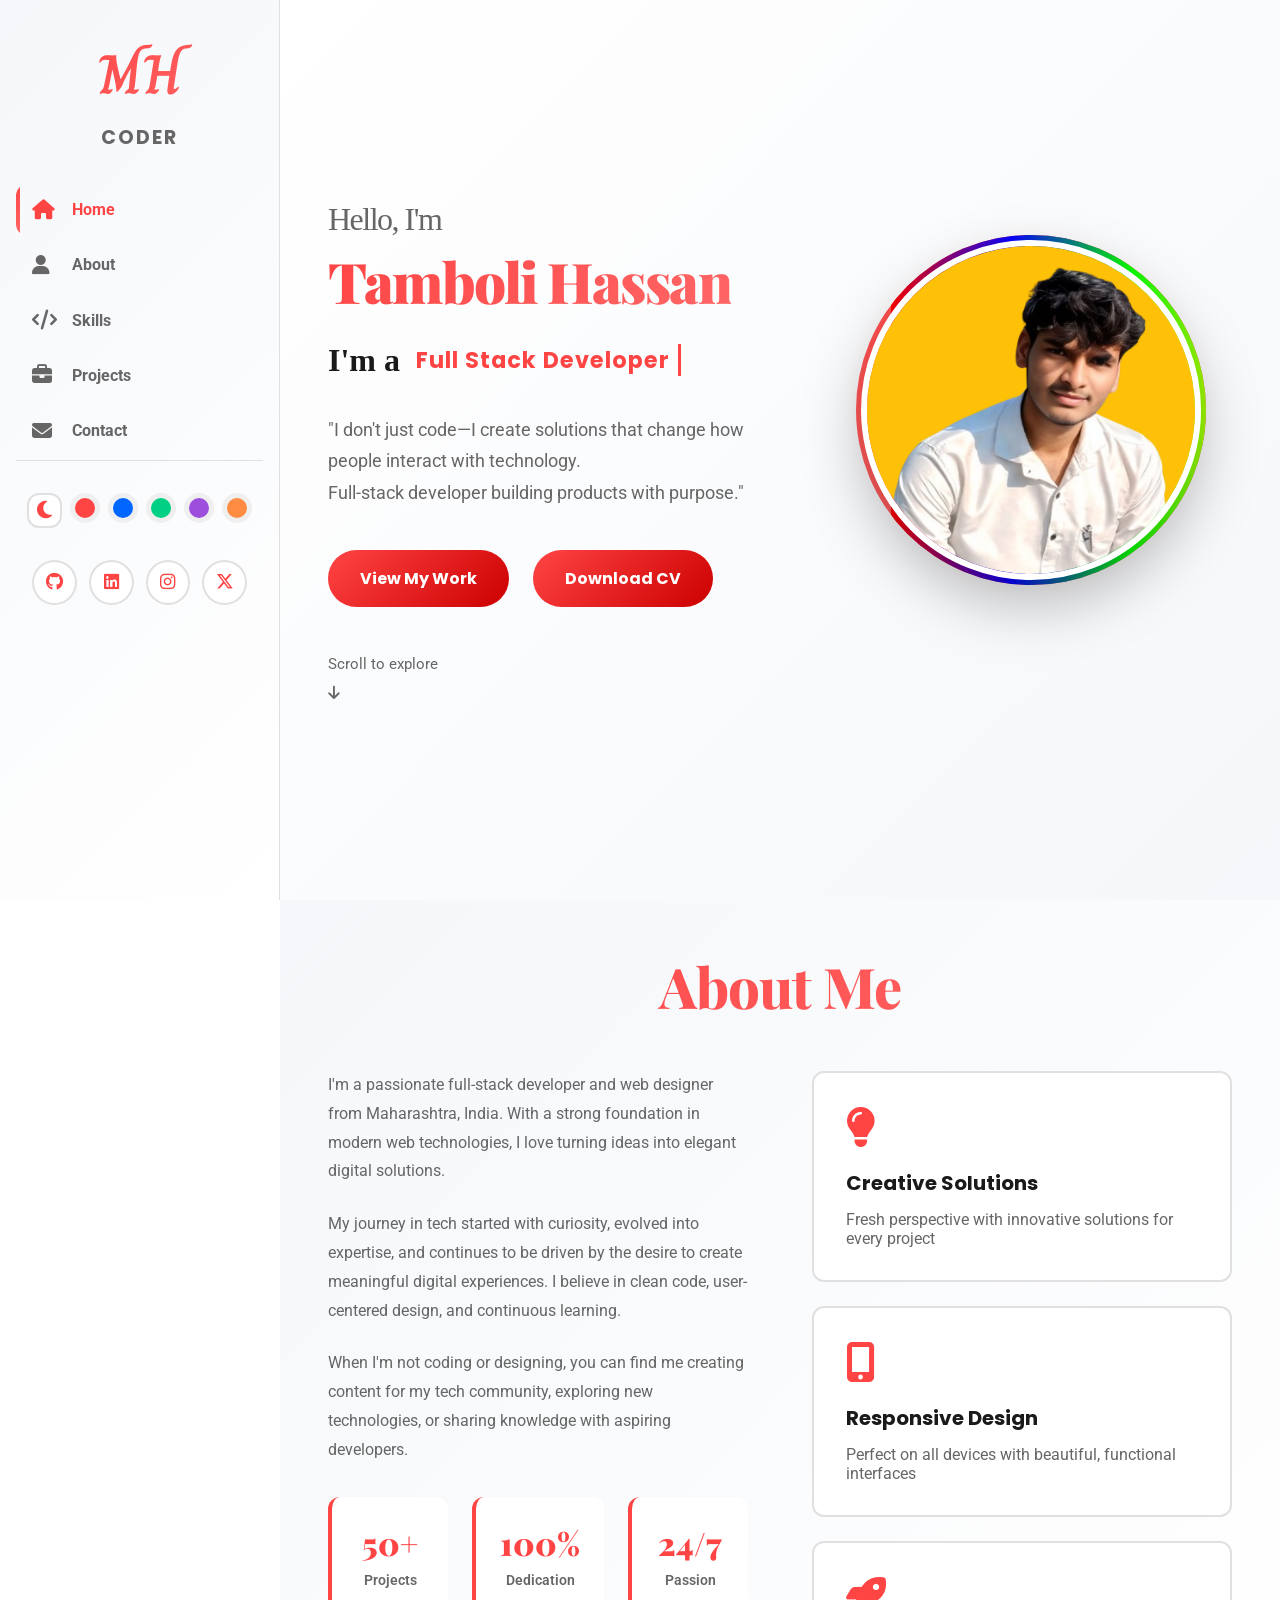
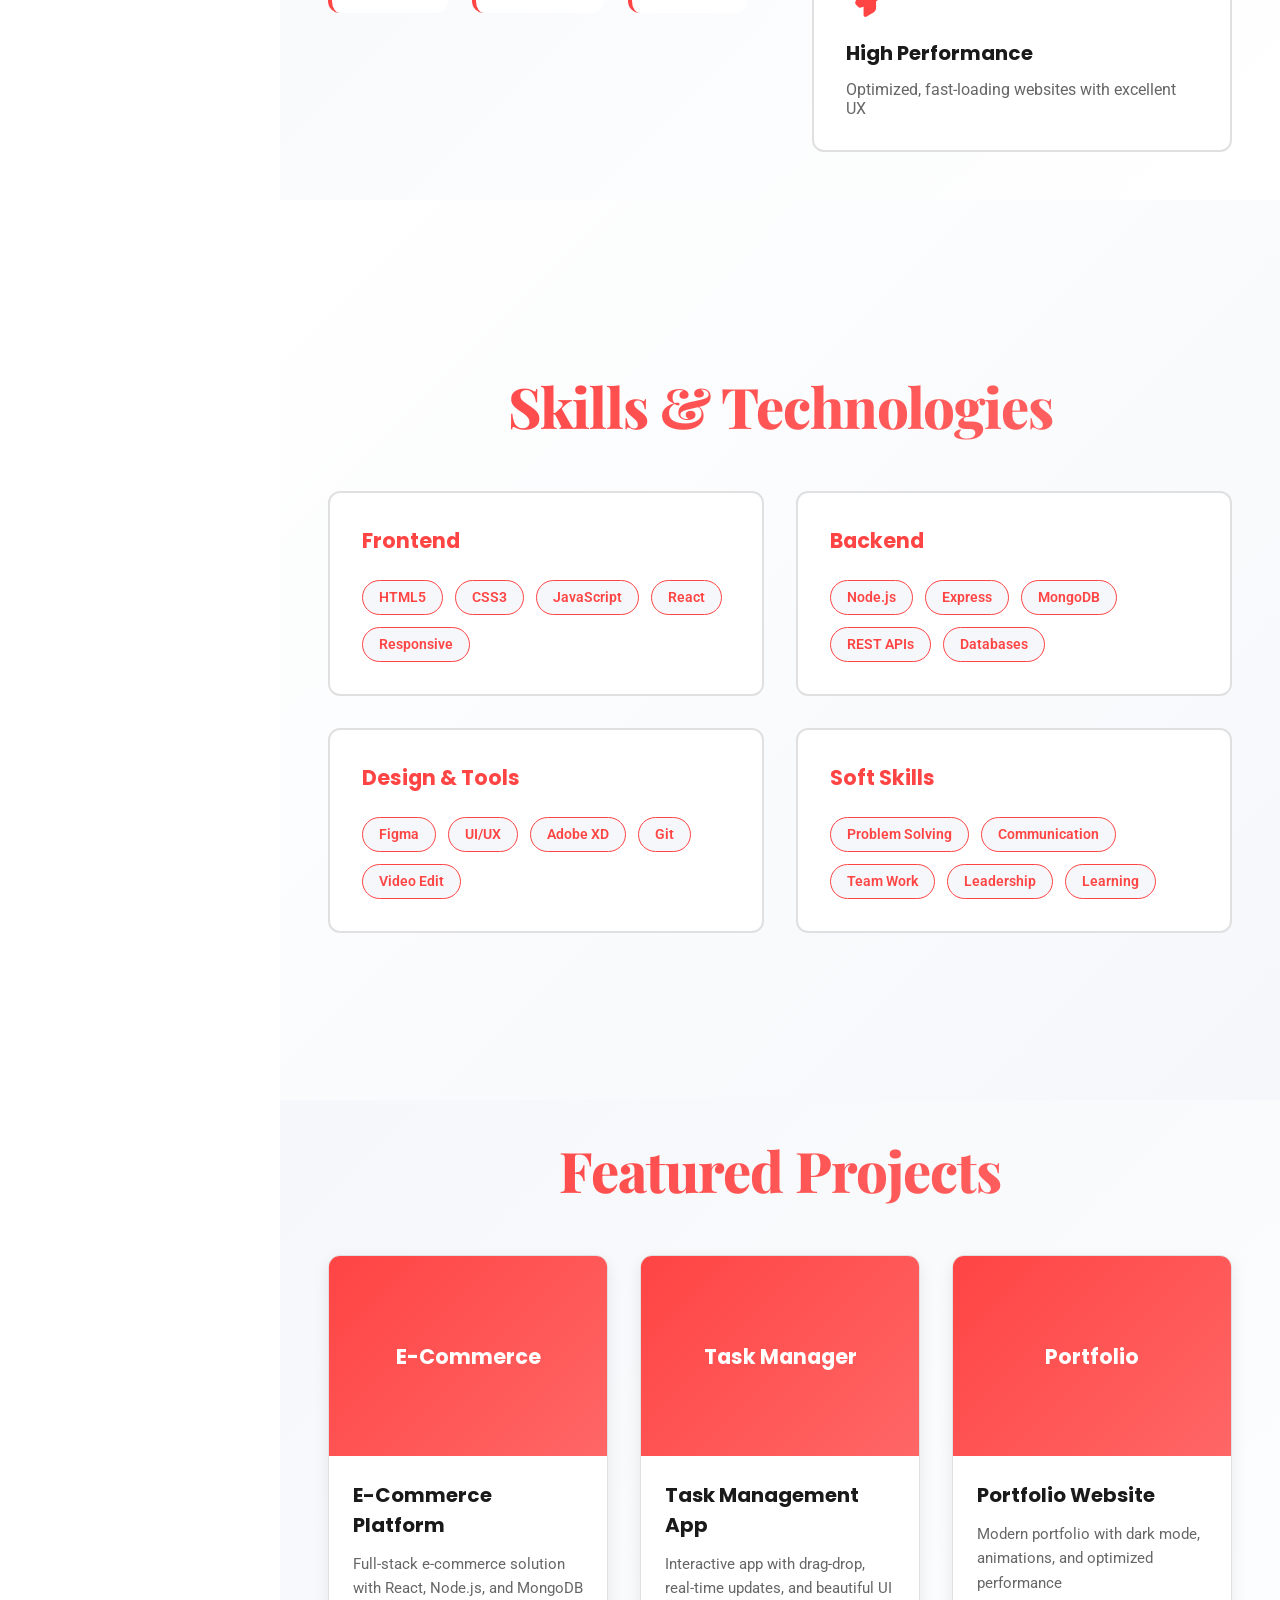
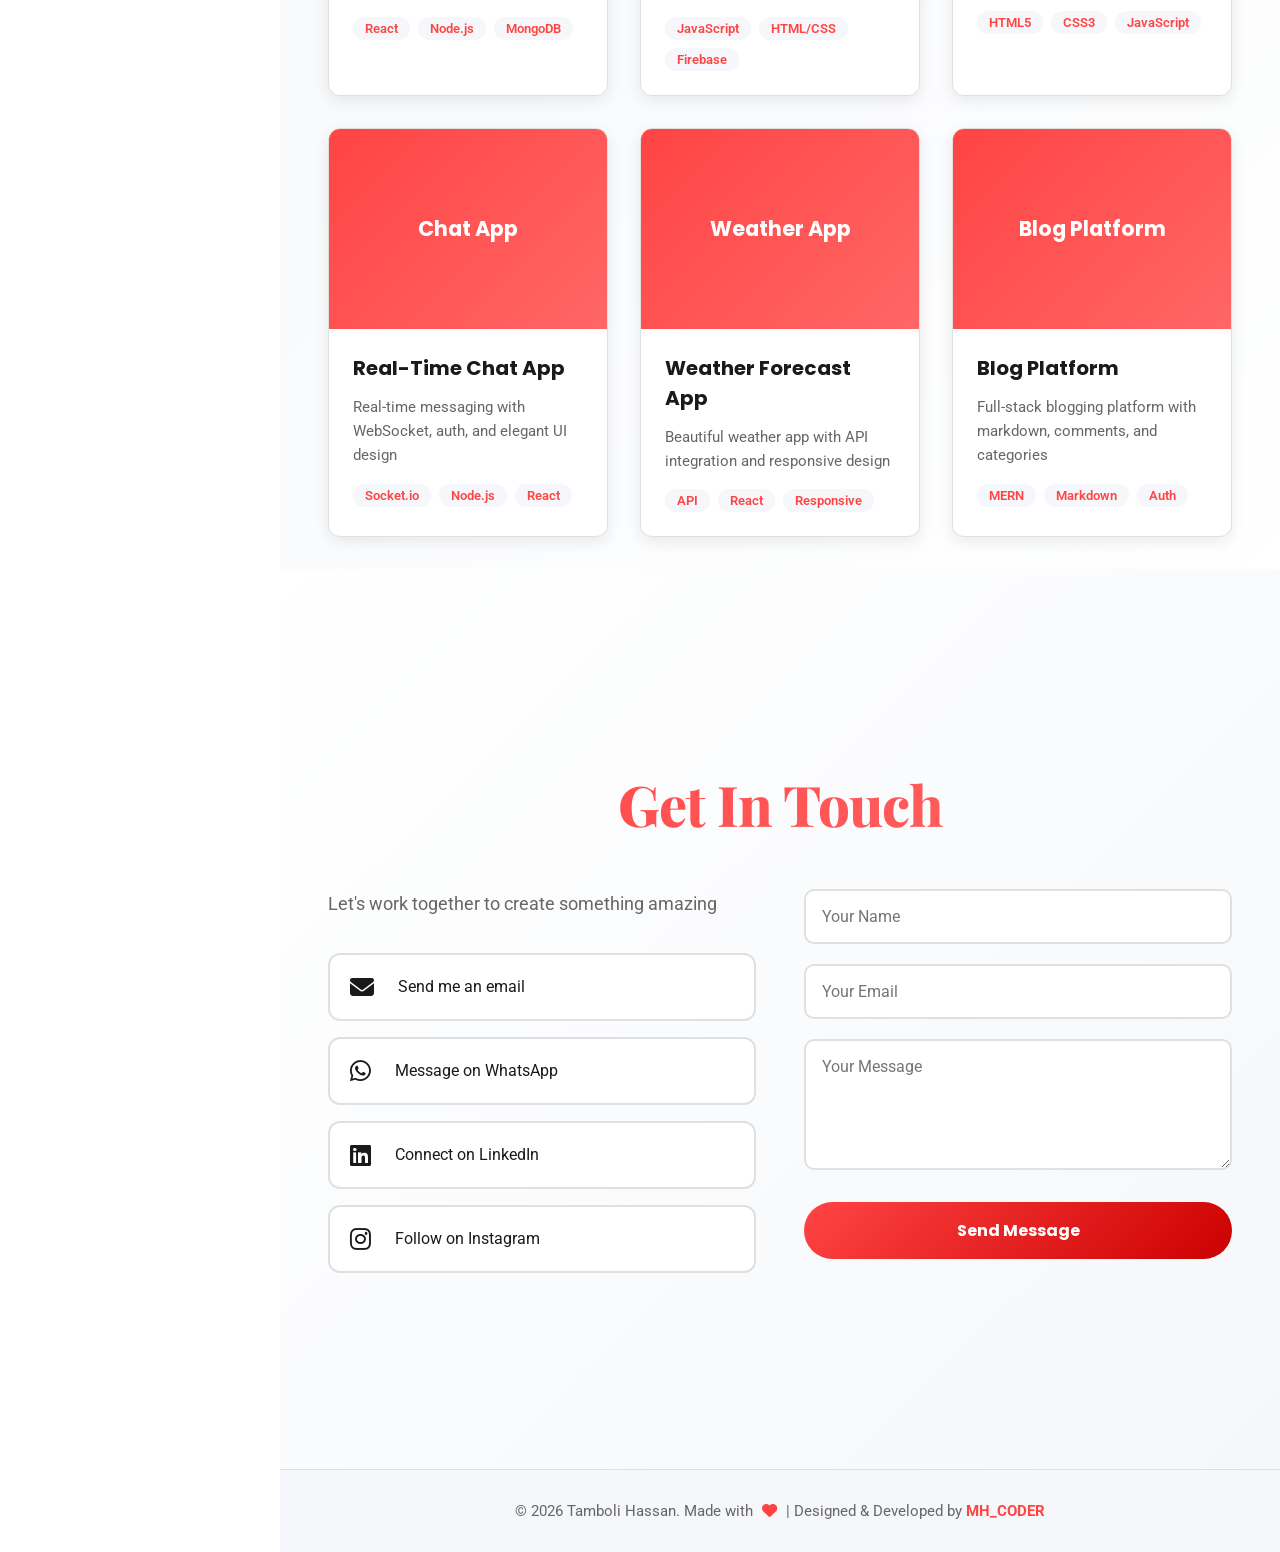
==== index.html @ e0d00f06 "index.html" ====
<!DOCTYPE html>
<html lang="en">
<head>
    <meta charset="UTF-8">
    <meta name="viewport" content="width=device-width, initial-scale=1.0">
    <title>Tamboli Hassan | Full Stack Developer & Designer</title>
    <link rel="stylesheet" href="portfolio-style.css">
    <link rel="stylesheet" href="https://cdnjs.cloudflare.com/ajax/libs/font-awesome/6.5.1/css/all.min.css">
    <link href="https://fonts.googleapis.com/css2?family=Poppins:wght@300;400;600;700;800;900&family=Space+Mono:wght@400;700&family=Playfair+Display:wght@700;800;900&family=Roboto:wght@300;400;500;700&display=swap" rel="stylesheet">
    
    <link rel="preconnect" href="https://fonts.googleapis.com">
    <link rel="preconnect" href="https://fonts.gstatic.com" crossorigin>
    <link href="https://fonts.googleapis.com/css2?family=Charm:wght@400;700&display=swap" rel="stylesheet">

</head>
<body class="theme-red">
    <!-- -------------------------- Mobile Hamburger Button  ---------------------------->
    <button class="hamburger-btn" id="hamburgerBtn" aria-label="Toggle Menu">
        <span></span>
        <span></span>
        <span></span>
    </button>

    <!-- Sidebar Overlay -->
    <div class="sidebar-overlay" id="sidebarOverlay"></div>

    <!-- -------------------------- Navigation Sidebar  ---------------------------->

    <div class="sidebar" id="sidebar">
        <div class="logo">
            <span class="logo-main">MH</span>
            <span class="logo-sub">CODER</span>
        </div>

        <nav class="nav-menu">
            <a href="#home" class="nav-link active">
                <i class="fas fa-home"></i>
                <span>Home</span>
            </a>
            <a href="#about" class="nav-link">
                <i class="fas fa-user"></i>
                <span>About</span>
            </a>
            <a href="#skills" class="nav-link">
                <i class="fas fa-code"></i>
                <span>Skills</span>
            </a>
            <a href="#projects" class="nav-link">
                <i class="fas fa-briefcase"></i>
                <span>Projects</span>
            </a>
            <a href="#contact" class="nav-link">
                <i class="fas fa-envelope"></i>
                <span>Contact</span>
            </a>


             <div class="sidebar-bottom">
            <div class="theme-controls">
                
                <div class="color-palette">

                    <button class="mode-toggle" id="modeToggle" title="Dark/Light Mode">
                         <i class="fas fa-moon"></i>
                    </button>
                    
                    <button class="color-btn active" data-color="red" title="Red">
                        <div class="color-dot" style="background: #ff4444;"></div>
                    </button>
                    <button class="color-btn" data-color="blue" title="Blue">
                        <div class="color-dot" style="background: #0066ff;"></div>
                    </button>
                    <button class="color-btn" data-color="green" title="Green">
                        <div class="color-dot" style="background: #00d084;"></div>
                    </button>
                    <button class="color-btn" data-color="purple" title="Purple">
                        <div class="color-dot" style="background: #9d4edd;"></div>
                    </button>
                    <button class="color-btn" data-color="orange" title="Orange">
                        <div class="color-dot" style="background: #ff8c42;"></div>
                    </button>
                </div>
            </div>

            <div class="social-links">
                <a href="https://github.com/TamboliHassan827" target="_blank" title="GitHub">
                    <i class="fab fa-github"></i>
                </a>
                <a href="https://www.linkedin.com/in/mr-tamboli-hasan-19a152401/" target="_blank" title="LinkedIn">
                    <i class="fab fa-linkedin"></i>
                </a>
                <a href="https://instagram.com/mr.tambolihasan827" target="_blank" title="Instagram">
                    <i class="fab fa-instagram"></i>
                </a>
                <a href="https://x.com/TamboliHasan827" target="_blank" title="Twitter">
                    <i class="fa-brands fa-x-twitter"></i>
                </a>
            </div>
        </div>
    </div>


        </nav>

       

    <!-- -------------------------- Main Content  ---------------------------->

    <main class="main-content">
        <!-- HOME SECTION -->
        <section id="home" class="section home-section">
            <div class="section-wrapper">
                <div class="home-grid">
                    <div class="content-left">
                        <div class="greeting-text">
                            <h1 class="greeting">
                                <span class="hi-text">Hello, I'm</span>
                                <span class="name-text">Tamboli Hassan</span>
                            </h1>
                        </div>
                       
                        <div class="role-section">
                            <span class="role-prefix">I'm a  </span>
                            <div class="typing-container">
                                <span class="typing-text" id="typingText"></span>
                                <span class="typing-cursor"></span>
                            </div>  
                        </div>


                        <p class="intro-text">
                            "I don't just code—I create solutions that change how people interact with technology. <br>
                            Full-stack developer building products with purpose."
                        </p>

                        <div class="cta-group">
                            <a href="#projects" class="btn-primary">View My Work</a>
                            <!--<a href="#contact" class="btn-secondary">Get In Touch</a>-->
                            <a href="TamboliHRResume.pdf" target="_blank" onclick="downloadCV()" class="btn-primary">Download CV</a>
                        </div>

                        <div class="scroll-hint">
                            <span>Scroll to explore</span>
                            <i class="fas fa-arrow-down"></i>
                        </div>
                    </div>

                    <div class="content-right">
                        <div class="image-showcase">
                            <div class="rotating-circle"></div>
                            <img src="TH.png" alt="Tamboli Hassan" class="profile-img">
                            <div class="glow-effect"></div>
                        </div>
                    </div>
                </div>  
            </div>
        </section>


        <!-- ------------------------------------ABOUT SECTION ---------------------------------------------->


        <section id="about" class="section about-section">
            <div class="section-wrapper">
                <h2 class="section-title">About Me</h2>
                
                <div class="about-grid">
                    <div class="about-text-block">
                        <p>
                            I'm a passionate full-stack developer and web designer from Maharashtra, India. 
                            With a strong foundation in modern web technologies, I love turning ideas into elegant digital solutions.
                        </p>
                        <p>
                            My journey in tech started with curiosity, evolved into expertise, and continues to be driven by the desire 
                            to create meaningful digital experiences. I believe in clean code, user-centered design, and continuous learning.
                        </p>
                        <p>
                            When I'm not coding or designing, you can find me creating content for my tech community, 
                            exploring new technologies, or sharing knowledge with aspiring developers.
                        </p>

                        <div class="stats-group">
                            <div class="stat-item">
                                <div class="stat-number">50+</div>
                                <div class="stat-label">Projects</div>
                            </div>
                            <div class="stat-item">
                                <div class="stat-number">100%</div>
                                <div class="stat-label">Dedication</div>
                            </div>
                            <div class="stat-item">
                                <div class="stat-number">24/7</div>
                                <div class="stat-label">Passion</div>
                            </div>
                        </div>
                    </div>

                    <div class="highlights-grid">
                        <div class="highlight-card">
                            <div class="highlight-icon">
                                <i class="fas fa-lightbulb"></i>
                            </div>
                            <h3>Creative Solutions</h3>
                            <p>Fresh perspective with innovative solutions for every project</p>
                        </div>
                        <div class="highlight-card">
                            <div class="highlight-icon">
                                <i class="fas fa-mobile-alt"></i>
                            </div>
                            <h3>Responsive Design</h3>
                            <p>Perfect on all devices with beautiful, functional interfaces</p>
                        </div>
                        <div class="highlight-card">
                            <div class="highlight-icon">
                                <i class="fas fa-rocket"></i>
                            </div>
                            <h3>High Performance</h3>
                            <p>Optimized, fast-loading websites with excellent UX</p>
                        </div>
                    </div>
                </div>
            </div>
        </section>


        <!--  -------------------------- -------SKILLS SECTION ---------- -------------------------------->


        <section id="skills" class="section skills-section">
            <div class="section-wrapper">
                <h2 class="section-title">Skills & Technologies</h2>

                <div class="skills-container">
                    <div class="skill-group">
                        <h3 class="skill-category">Frontend</h3>
                        <div class="skill-list">
                            <span class="skill-badge">HTML5</span>
                            <span class="skill-badge">CSS3</span>
                            <span class="skill-badge">JavaScript</span>
                            <span class="skill-badge">React</span>
                            <span class="skill-badge">Responsive</span>
                        </div>
                    </div>

                    <div class="skill-group">
                        <h3 class="skill-category">Backend</h3>
                        <div class="skill-list">
                            <span class="skill-badge">Node.js</span>
                            <span class="skill-badge">Express</span>
                            <span class="skill-badge">MongoDB</span>
                            <span class="skill-badge">REST APIs</span>
                            <span class="skill-badge">Databases</span>
                        </div>
                    </div>

                    <div class="skill-group">
                        <h3 class="skill-category">Design & Tools</h3>
                        <div class="skill-list">
                            <span class="skill-badge">Figma</span>
                            <span class="skill-badge">UI/UX</span>
                            <span class="skill-badge">Adobe XD</span>
                            <span class="skill-badge">Git</span>
                            <span class="skill-badge">Video Edit</span>
                        </div>
                    </div>

                    <div class="skill-group">
                        <h3 class="skill-category">Soft Skills</h3>
                        <div class="skill-list">
                            <span class="skill-badge">Problem Solving</span>
                            <span class="skill-badge">Communication</span>
                            <span class="skill-badge">Team Work</span>
                            <span class="skill-badge">Leadership</span>
                            <span class="skill-badge">Learning</span>
                        </div>
                    </div>
                </div>
            </div>
        </section>


        <!-- -------------------------- PROJECTS SECTION  ---------------------------->


        <section id="projects" class="section projects-section">
            <div class="section-wrapper">
                <h2 class="section-title">Featured Projects</h2>

                <div class="projects-grid">
                    <div class="project-item">
                        <div class="project-img-box">
                            <div class="project-placeholder">E-Commerce</div>
                            <div class="project-hover">
                                <a href="#" class="hover-btn">View Project</a>
                            </div>
                        </div>
                        <div class="project-info">
                            <h3>E-Commerce Platform</h3>
                            <p>Full-stack e-commerce solution with React, Node.js, and MongoDB</p>
                            <div class="project-tags">
                                <span>React</span>
                                <span>Node.js</span>
                                <span>MongoDB</span>
                            </div>
                        </div>
                    </div>

                    <div class="project-item">
                        <div class="project-img-box">
                            <div class="project-placeholder">Task Manager</div>
                            <div class="project-hover">
                                <a href="#" class="hover-btn">View Project</a>
                            </div>
                        </div>
                        <div class="project-info">
                            <h3>Task Management App</h3>
                            <p>Interactive app with drag-drop, real-time updates, and beautiful UI</p>
                            <div class="project-tags">
                                <span>JavaScript</span>
                                <span>HTML/CSS</span>
                                <span>Firebase</span>
                            </div>
                        </div>
                    </div>

                    <div class="project-item">
                        <div class="project-img-box">
                            <div class="project-placeholder">Portfolio</div>
                            <div class="project-hover">
                                <a href="#" class="hover-btn">View Project</a>
                            </div>
                        </div>
                        <div class="project-info">
                            <h3>Portfolio Website</h3>
                            <p>Modern portfolio with dark mode, animations, and optimized performance</p>
                            <div class="project-tags">
                                <span>HTML5</span>
                                <span>CSS3</span>
                                <span>JavaScript</span>
                            </div>
                        </div>
                    </div>

                    <div class="project-item">
                        <div class="project-img-box">
                            <div class="project-placeholder">Chat App</div>
                            <div class="project-hover">
                                <a href="#" class="hover-btn">View Project</a>
                            </div>
                        </div>
                        <div class="project-info">
                            <h3>Real-Time Chat App</h3>
                            <p>Real-time messaging with WebSocket, auth, and elegant UI design</p>
                            <div class="project-tags">
                                <span>Socket.io</span>
                                <span>Node.js</span>
                                <span>React</span>
                            </div>
                        </div>
                    </div>

                    <div class="project-item">
                        <div class="project-img-box">
                            <div class="project-placeholder">Weather App</div>
                            <div class="project-hover">
                                <a href="#" class="hover-btn">View Project</a>
                            </div>
                        </div>
                        <div class="project-info">
                            <h3>Weather Forecast App</h3>
                            <p>Beautiful weather app with API integration and responsive design</p>
                            <div class="project-tags">
                                <span>API</span>
                                <span>React</span>
                                <span>Responsive</span>
                            </div>
                        </div>
                    </div>

                    <div class="project-item">
                        <div class="project-img-box">
                            <div class="project-placeholder">Blog Platform</div>
                            <div class="project-hover">
                                <a href="#" class="hover-btn">View Project</a>
                            </div>
                        </div>
                        <div class="project-info">
                            <h3>Blog Platform</h3>
                            <p>Full-stack blogging platform with markdown, comments, and categories</p>
                            <div class="project-tags">
                                <span>MERN</span>
                                <span>Markdown</span>
                                <span>Auth</span>
                            </div>
                        </div>
                    </div>
                </div>
            </div>
        </section>


        <!-- -------------------------- CONTACT SECTION  ---------------------------->


        <section id="contact" class="section contact-section">
            <div class="section-wrapper">
                <h2 class="section-title">Get In Touch</h2>

                <div class="contact-container">
                    <div class="contact-info-block">
                        <p class="contact-intro">Let's work together to create something amazing</p>
                        
                        <div class="contact-links">
                            <a href="mailto:hasantamboli2005@gmail.com" class="contact-link">
                                <i class="fas fa-envelope"></i>
                                <span>Send me an email</span>
                            </a>

                            <a href="https://wa.me/919322534063" target="_blank" class="contact-link" title="WhatsApp">
                                <i class="fab fa-whatsapp"></i>
                                 <span>Message on WhatsApp</span>
                            </a>
                            <a href="https://www.linkedin.com/in/mr-tamboli-hasan-19a152401/" target="_blank" class="contact-link">
                                <i class="fab fa-linkedin"></i>
                                <span>Connect on LinkedIn</span>
                            </a>
                            <a href="https://instagram.com/mr.tambolihasan827" target="_blank" class="contact-link">
                                <i class="fab fa-instagram"></i>
                                <span>Follow on Instagram</span>
                            </a>
                        </div>
                    </div>

                    <form action="https://formspree.io/f/xeenwpwd" method="POST" class="contact-form">
                        <div class="form-group">
                            <input type="text" name="name" placeholder="Your Name" required>
                        </div>
                        <div class="form-group">
                            <input type="email" name="email" placeholder="Your Email" required>
                        </div>
                        <div class="form-group">
                            <textarea name="message" placeholder="Your Message" rows="5" required></textarea>
                        </div>
                        <button type="submit" class="btn-submit">Send Message</button>
                    </form>
                </div>
            </div>
        </section>
    </main>


    <!-- -------------------------- Footer  ---------------------------->


    <footer class="footer">
        <p>&copy; 2026 Tamboli Hassan. Made with <i class="fas fa-heart"></i> | Designed & Developed by <span style="font-weight: 700; color: var(--primary-color);">MH_CODER</span></p>
    </footer>

    <script src="portfolio-script.js"></script>
</body>
</html>
---- portfolio-style.css ----
/* ================================
   FONTS & ROOT VARIABLES
   ================================ */

@import url('https://fonts.googleapis.com/css2?family=Poppins:wght@300;400;600;700;800;900&family=Space+Mono:wght@400;700&family=Playfair+Display:wght@700;800;900&display=swap');

:root {
    /* Color Themes - Default RED */
    --primary-color: #ff4444;
    --primary-dark: #cc0000;
    --primary-light: #ff6666;
    --primary-sky: #00eeff;
    
    /* Neutral Colors - Light Mode */
    --bg-light: #ffffff;
    --bg-light-2: #f5f7fa;
    --bg-light-3: #eeeeee;
    --text-dark: #1a1a1a;
    --text-gray: #666666;
    --text-light: #999999;
    --border-light: #e0e0e0;
    
    /* Dark Mode Colors */
    --bg-dark: #0a0a0a;
    --bg-dark-2: #1a1a1a;
    --bg-dark-3: #2a2a2a;
    --text-light-mode: #ffffff;
    --text-light-gray: #b0b0b0;
    --border-dark: #333333;
    
    /* Current Theme (Light) */
    --bg-primary: var(--bg-light);
    --bg-secondary: var(--bg-light-2);
    --text-primary: var(--text-dark);
    --text-secondary: var(--text-gray);
    --border-color: var(--border-light);
    
    /* Typography */
    --font-heading: 'Playfair Display', serif;
    --font-title: 'Poppins', sans-serif;
    --font-body: 'Roboto', sans-serif;
    --font-mono: 'Space Mono', monospace;
}

/* Dark Mode */
body.dark-mode {
    --bg-primary: var(--bg-dark);
    --bg-secondary: var(--bg-dark-2);
    --text-primary: var(--text-light-mode);
    --text-secondary: var(--text-light-gray);
    --border-color: var(--border-dark);
}

/* ================================
   COLOR THEMES
   ================================ */

/* BLUE THEME */
body.theme-blue {
    --primary-color: #0066ff;
    --primary-dark: #0052cc;
    --primary-light: #3399ff;
}

/* GREEN THEME */
body.theme-green {
    --primary-color: #00d084;
    --primary-dark: #00a366;
    --primary-light: #33ff99;
}

/* PURPLE THEME */
body.theme-purple {
    --primary-color: #9d4edd;
    --primary-dark: #7b2cbf;
    --primary-light: #c77dff;
}

/* ORANGE THEME */
body.theme-orange {
    --primary-color: #ff8c42;
    --primary-dark: #ff6b1a;
    --primary-light: #ffb366;
}

/* ================================
   GLOBAL STYLES
   ================================ */

* {
    margin: 0;
    padding: 0;
    box-sizing: border-box;
}

html {
    scroll-behavior: smooth;
}

body {
    font-family: var(--font-body);
    background-color: var(--bg-primary);
    color: var(--text-primary);
    transition: background-color 0.3s ease, color 0.3s ease;
    overflow-x: hidden;
}

/* ================================
   SIDEBAR NAVIGATION
   ================================ */

.sidebar {
    position: fixed;
    left: 0;
    top: 0;
    width: 280px;
    height: 100vh;
    height: 100dvh;
    background: linear-gradient(135deg, var(--bg-secondary) 0%, var(--bg-primary) 100%);
    border-right: 1px solid var(--border-color);
    display: flex;
    flex-direction: column;
    padding: 2rem 0;
    z-index: 1000;
    transition: all 0.3s ease;
    overflow: hidden;
}

.logo {
    text-align: center;
    margin-bottom: 2rem;
    padding: 0 1.5rem;
}

.logo-main {
    font-size: 3.5rem;
    font-weight: 900;
  /*font-family: Monotype Corsiva;*/
    font-family: "Charm", cursive;
    background: linear-gradient(135deg, var(--primary-color), var(--primary-light));
    -webkit-background-clip: text;
    -webkit-text-fill-color: transparent;
    background-clip: text;
    display: block;
}

.logo-sub {
    font-size: 1.2rem;
    color: var(--text-secondary);
    font-weight: 700;
    letter-spacing: 2px;
    margin-top: 0.3rem;
    display: block;
    font-family: var(--font-title);
    text-transform: uppercase;
}

/* Navigation Menu */
.nav-menu {
    flex: 1;
    display: flex;
    flex-direction: column;
    gap: 0.2rem;
    padding: 0 1rem;
    min-height: 0;  /* flex shrink allow karo */
}

.nav-link {
    display: flex;
    align-items: center;
    gap: 1rem;
    padding: 1rem 1rem;
    color: var(--text-secondary);
    text-decoration: none;
    border-radius: 12px;
    transition: all 0.3s ease;
    font-weight: bold;
    position: relative;
    overflow: hidden;
    /*box-shadow: 5px 0px 20px var(--primary-color);*/
}

.nav-link::before {
    content: '';
    position: absolute;
    left: 0;
    top: 0;
    width: 4px;
    height: 100%;
    background: linear-gradient(135deg, var(--primary-color), var(--primary-light));
    transform: scaleY(0);
    transform-origin: top;
    transition: transform 0.3s ease;
}

.nav-link:hover,
.nav-link.active {
    color: var(--primary-color);
    background-color: rgba(var(--primary-color), 0.1);
}

.nav-link.active::before {
    transform: scaleY(1);
}

.nav-link i {
    font-size: 1.25rem;
    width: 24px;
}

/* Sidebar Bottom */
.sidebar-bottom {
    display: flex;
    flex-direction: column;
    gap: 2rem;
    padding: 0 1rem;
    border-top: 1px solid var(--border-color);
    padding-top: 2rem;
    flex-shrink: 0;  /* kabhi compress mat hona */
}

.theme-controls {
    display: flex;
    flex-direction: column;
    gap: 1rem;
    align-items: center;
}

.mode-toggle {
    width: 35px;
    height: 35px;
    border-radius: 12px;
    background: var(--bg-primary);
    border: 2px solid var(--border-color);
    color: var(--primary-color);
    cursor: pointer;
    font-size: 1.25rem;
    display: flex;
    align-items: center;
    justify-content: center;
    transition: all 0.3s ease;
}

.mode-toggle:hover {
    background: var(--primary-color);
    color: white;
    transform: scale(1.1);
    box-shadow: 0 5px 15px rgba(255, 68, 68, 0.2);
}

.color-palette {
    display: flex;
    gap: 0.50rem;
    justify-content: center;
}

.color-btn {
    width: 30px;
    height: 30px;
    border-radius: 50%;
    border: 3px solid transparent;
    cursor: pointer;
    transition: all 0.3s ease;
    padding: 0;
    display: flex;
    align-items: center;
    justify-content: center;
}

.color-dot {
    width: 20px;
    height: 20px;
    border-radius: 50%;
}

.color-btn.active {
    border-color: var(--primary-color);
    box-shadow: 0 0 15px rgba(var(--primary-color), 0.3);
}

.color-btn:hover {
    transform: scale(1.2);
}

.social-links {
    display: flex;
    gap: 0.75rem;
    justify-content: center;
}

.social-links a {
    width: 45px;
    height: 45px;
    display: flex;
    align-items: center;
    justify-content: center;
    border-radius: 50%;
    background: var(--bg-primary);
    color: var(--primary-color);
    text-decoration: none;
    transition: all 0.3s ease;
    border: 2px solid var(--border-color);
    font-size: 1.1rem;
}

.social-links a:hover {
    background: var(--primary-color);
    color: white;
    transform: translateY(-5px);
    box-shadow: 0 10px 20px rgba(0, 0, 0, 0.2);
}

/* ================================
   MAIN CONTENT
   ================================ */

.main-content {
    margin-left: 280px;
    min-height: 100vh;
}

.section {
    min-height: 100vh;
    display: flex;
    align-items: center;
    justify-content: center;
    padding: 4rem 0;
}

.section-wrapper {
    width: 100%;
    max-width: 1300px;
    padding: 0 3rem;
    margin: 0 auto;
}

.section-title {
    font-size: 3.5rem;
    font-weight: 800;
    margin-bottom: 3rem;
    font-family: var(--font-heading);
    background: linear-gradient(135deg, var(--primary-color), var(--primary-light));
    -webkit-background-clip: text;
    -webkit-text-fill-color: transparent;
    background-clip: text;
    text-align: center;
    letter-spacing: -1px;
}

/* ================================
   HOME SECTION
   ================================ */

.home-section {
    background: linear-gradient(135deg, var(--bg-primary) 0%, var(--bg-secondary) 100%);
    min-height: 100vh;
}

.home-grid {
    display: grid;
    grid-template-columns: 1fr 1fr;
    gap: 4rem;
    align-items: center;
    animation: fadeInUp 0.8s ease forwards;
}

@keyframes fadeInUp {
    from {
        opacity: 0;
        transform: translateY(30px);
    }
    to {
        opacity: 1;
        transform: translateY(0);
    }
}

.content-left {
    animation: slideInLeft 0.8s ease forwards;
}

@keyframes slideInLeft {
    from {
        opacity: 0;
        transform: translateX(-50px);
    }
    to {
        opacity: 1;
        transform: translateX(0);
    }
}

.greeting {
    font-family: var(--font-heading);
    font-size: 3.5rem;
    font-weight: 900;
    line-height: 1.2;
    margin-bottom: 1.5rem;
    letter-spacing: -1.5px;
}

.hi-text {
    display: block;
    color: var(--text-secondary);
    font-size: 2rem;
    font-weight: 400;
    font-family: Bell MT;
    margin-bottom: 0.5rem;
}

.name-text {
    background: linear-gradient(135deg, var(--primary-color), var(--primary-light));
    -webkit-background-clip: text;
    -webkit-text-fill-color: transparent;
    background-clip: text;
}
.role-section {
    margin: 0rem ;
    display: flex;
    align-items: center;
    gap: 1rem;
    animation: slideInLeft 0.8s ease forwards 0.2s both;
}

.role-prefix {
    font-size: 2rem;
    font-weight: 600;
    font-family: Bell MT;
    white-space: nowrap;
    
}

.typing-container {
    
    position: relative;
    min-width: 350px;
    height: 2.8rem;
    display: flex;
    align-items: center;
}

.typing-text {
    font-size: 1.4rem;
    font-weight: 700;
    color: var(--primary-color);
    font-family: var(--font-title);
    letter-spacing: 1px;
    min-height: 2rem;
}

.typing-cursor {
    display: inline-block;
    width: 3px;
    height: 2rem;
    background: var(--primary-color);
    margin-left: 8px;
    animation: cursorBlink 0.7s infinite;
    vertical-align: middle;
}

@keyframes cursorBlink {
    0%, 49% { opacity: 1; }
    50%, 100% { opacity: 0; }
}

.intro-text {
    font-size: 1.1rem;
    color: var(--text-secondary);
    line-height: 1.8;
    margin: 2rem 0;
    animation: slideInLeft 0.8s ease forwards 0.4s both;
    max-width: 500px;
}

.cta-group {
    display: flex;
    gap: 1.5rem;
    margin-top: 2.5rem;
    animation: slideInLeft 0.8s ease forwards 0.6s both;
}









.intro-text {
    font-size: 1.1rem;
    color: var(--text-secondary);
    line-height: 1.8;
    margin: 2rem 0;
    animation: slideInLeft 0.8s ease forwards 0.4s both;
    max-width: 500px;
}

.cta-group {
    display: flex;
    gap: 1.5rem;
    margin-top: 2.5rem;
    animation: slideInLeft 0.8s ease forwards 0.6s both;
}

.btn-primary,
.btn-secondary {
    padding: 1rem 2rem;
    border-radius: 50px;
    font-size: 1rem;
    font-weight: 700;
    text-decoration: none;
    cursor: pointer;
    border: none;
    transition: all 0.3s ease;
    font-family: var(--font-title);
    display: inline-flex;
    align-items: center;
    justify-content: center;
    position: relative;
    overflow: hidden;
}

.btn-primary {
    background: linear-gradient(135deg, var(--primary-color), var(--primary-dark));
    color: white;
}

.btn-primary:hover {
    transform: translateY(-3px);
    box-shadow: 0 15px 35px rgba(255, 68, 68, 0.3);
}

.btn-secondary {
    background: transparent;
    color: var(--primary-color);
    border: 2.5px solid var(--primary-color);
}

.btn-secondary:hover {
    background: var(--primary-color);
    color: white;
    transform: translateY(-3px);
}

.scroll-hint {
    margin-top: 3rem;
    display: flex;
    flex-direction: column;
    align-items: flex-start;
    gap: 0.75rem;
    animation: slideInLeft 0.8s ease forwards 0.8s both;
    color: var(--text-secondary);
    font-size: 0.95rem;
}

.scroll-hint i {
    animation: bounce 2s infinite;
    display: inline-block;
}

@keyframes bounce {
    0%, 100% { transform: translateY(0); }
    50% { transform: translateY(12px); }
}

/* Profile Image Section */
.content-right {
    display: flex;
    flex-direction: column;
    align-items: center;
    gap: 1.5rem;
    animation: slideInRight 0.8s ease forwards;
}

@keyframes slideInRight {
    from {
        opacity: 0;
        transform: translateX(50px);
    }
    to {
        opacity: 1;
        transform: translateX(0);
    }
}

.image-showcase {
    position: relative;
    width: 340px;
    height: 340px;
    margin-top: -80px;
}

.rotating-circle {
    position: absolute;
    inset: -5px;
    background: conic-gradient(
        from 0deg,
        var(--primary-color),
        var(--primary-light),
        var(--primary-color)
    );
    border-radius: 50%;
    animation: spin 5s linear infinite;
    overflow: hidden;
    z-index: 0;
}
.rotating-circle::before{
    content: '';
    position: absolute;
    width:30rem;
    height: 600px;
    /*margin: 0% 0% 10% 9%;*/
    margin-top: -6%;
    margin-left: 10%;
   background:linear-gradient(270deg,rgb(252, 28, 20),rgb(255, 247, 0),rgb(5, 255, 1), rgb(8, 0, 255),rgb(255, 0, 0));
    animation: spin 60s linear infinite;
    z-index: 0;
}
.rotating-circle::after{
    content: '';
    position: absolute;  
    inset: 5px;
    border-radius: 50%;
    z-index: 1;
}
@keyframes spin {
    from { transform: rotate(0deg); }
    to { transform: rotate(360deg); }
}

.glow-effect {
    position: absolute;
    inset: -25px;
    background: radial-gradient(circle, var(--primary-color), transparent 70%);
    border-radius: 50%;
    opacity: 0.15;
    animation: pulse 3s ease-in-out infinite;
    z-index: -1;
}

@keyframes pulse {
    0%, 100% { transform: scale(1); opacity: 0.12; }
    50% { transform: scale(1.15); opacity: 0.2; }
}

.profile-img {
    position: absolute;
    inset: 0;
    width: 100%;
    height: 100%;
    object-fit: cover;
    border-radius: 50%;
    border: 6px solid var(--bg-primary);
    z-index: 2;
    box-shadow: 0 25px 60px rgba(0, 0, 0, 0.25);
}

.creator-name {
    color: var(--primary-color);
    font-weight: 800;
    text-transform: uppercase;
    letter-spacing: 1px;
    font-family: var(--font-mono);
}

/* ================================
   ABOUT SECTION
   ================================ */

.about-section {
    background: linear-gradient(135deg, var(--bg-secondary) 0%, var(--bg-primary) 100%);
}

.about-grid {
    display: grid;
    grid-template-columns: 1fr 1fr;
    gap: 4rem;
    align-items: start;
}

.about-text-block p {
    font-size: 1rem;
    color: var(--text-secondary);
    line-height: 1.8;
    margin-bottom: 1.5rem;
}

.stats-group {
    display: grid;
    grid-template-columns: repeat(3, 1fr);
    gap: 1.5rem;
    margin-top: 2rem;
}

.stat-item {
    text-align: center;
    padding: 1.5rem;
    background: var(--bg-primary);
    border-radius: 12px;
    border-left: 4px solid var(--primary-color);
    transition: all 0.3s ease;
}

.stat-item:hover {
    transform: translateY(-5px);
    box-shadow: 0 10px 25px rgba(0, 0, 0, 0.1);
}

.stat-number {
    font-size: 2rem;
    color: var(--primary-color);
    font-weight: 900;
    font-family: var(--font-heading);
}

.stat-label {
    color: var(--text-secondary);
    font-weight: 600;
    font-size: 0.9rem;
    margin-top: 0.5rem;
}

.highlights-grid {
    display: grid;
    grid-template-columns: 1fr;
    gap: 1.5rem;
}

.highlight-card {
    padding: 2rem;
    background: var(--bg-primary);
    border-radius: 12px;
    border: 2px solid var(--border-color);
    transition: all 0.3s ease;
}

.highlight-card:hover {
    border-color: var(--primary-color);
    transform: translateX(10px);
    box-shadow: 0 12px 30px rgba(var(--primary-color), 0.15);
}

.highlight-icon {
    font-size: 2.5rem;
    color: var(--primary-color);
    margin-bottom: 1rem;
}

.highlight-card h3 {
    font-size: 1.25rem;
    margin-bottom: 0.75rem;
    font-weight: 700;
    font-family: var(--font-title);
}

.highlight-card p {
    color: var(--text-secondary);
    margin: 0;
}

/* ================================
   SKILLS SECTION
   ================================ */

.skills-section {
    background: linear-gradient(135deg, var(--bg-primary) 0%, var(--bg-secondary) 100%);
}

.skills-container {
    display: grid;
    grid-template-columns: repeat(2, 1fr);
    gap: 2rem;
}

.skill-group {
    padding: 2rem;
    background: var(--bg-primary);
    border-radius: 12px;
    border: 2px solid var(--border-color);
    transition: all 0.3s ease;
}

.skill-group:hover {
    border-color: var(--primary-color);
    transform: translateY(-5px);
    box-shadow: 0 15px 35px rgba(var(--primary-color), 0.1);
}

.skill-category {
    font-size: 1.3rem;
    font-weight: 700;
    margin-bottom: 1.5rem;
    color: var(--primary-color);
    font-family: var(--font-title);
}

.skill-list {
    display: flex;
    flex-wrap: wrap;
    gap: 0.75rem;
}

.skill-badge {
    background: var(--bg-secondary);
    color: var(--primary-color);
    padding: 0.5rem 1rem;
    border-radius: 20px;
    font-weight: 600;
    border: 1px solid var(--primary-color);
    transition: all 0.3s ease;
    font-size: 0.9rem;
}

.skill-badge:hover {
    background: var(--primary-color);
    color: white;
    transform: scale(1.08);
}

/* ================================
   PROJECTS SECTION
   ================================ */

.projects-section {
    background: linear-gradient(135deg, var(--bg-secondary) 0%, var(--bg-primary) 100%);
}

.projects-grid {
    display: grid;
    grid-template-columns: repeat(3, 1fr);
    gap: 2rem;
}

.project-item {
    background: var(--bg-primary);
    border-radius: 12px;
    overflow: hidden;
    border: 1px solid var(--border-color);
    transition: all 0.3s ease;
    box-shadow: 0 5px 15px rgba(0, 0, 0, 0.08);
}

.project-item:hover {
    transform: translateY(-10px);
    box-shadow: 0 20px 40px rgba(var(--primary-color), 0.15);
    border-color: var(--primary-color);
}

.project-img-box {
    position: relative;
    width: 100%;
    height: 200px;
    background: linear-gradient(135deg, var(--primary-color), var(--primary-light));
    display: flex;
    align-items: center;
    justify-content: center;
    overflow: hidden;
}

.project-placeholder {
    color: white;
    font-size: 1.3rem;
    font-weight: 700;
    text-align: center;
    font-family: var(--font-title);
}

.project-hover {
    position: absolute;
    inset: 0;
    background: rgba(0, 0, 0, 0.85);
    display: flex;
    align-items: center;
    justify-content: center;
    opacity: 0;
    transition: opacity 0.3s ease;
}

.project-item:hover .project-hover {
    opacity: 1;
}

.hover-btn {
    padding: 0.75rem 1.75rem;
    background: var(--primary-color);
    color: white;
    text-decoration: none;
    border-radius: 25px;
    font-weight: 700;
    transition: all 0.3s ease;
}

.hover-btn:hover {
    background: var(--primary-light);
}

.project-info {
    padding: 1.5rem;
}

.project-info h3 {
    font-size: 1.25rem;
    font-weight: 700;
    margin-bottom: 0.75rem;
    color: var(--text-primary);
    font-family: var(--font-title);
}

.project-info p {
    color: var(--text-secondary);
    font-size: 0.95rem;
    line-height: 1.6;
    margin-bottom: 1rem;
}

.project-tags {
    display: flex;
    flex-wrap: wrap;
    gap: 0.5rem;
}

.project-tags span {
    background: var(--bg-secondary);
    color: var(--primary-color);
    padding: 0.25rem 0.75rem;
    border-radius: 15px;
    font-size: 0.8rem;
    font-weight: 600;
}

/* ================================
   CONTACT SECTION
   ================================ */

.contact-section {
    background: linear-gradient(135deg, var(--bg-primary) 0%, var(--bg-secondary) 100%);
}

.contact-container {
    display: grid;
    grid-template-columns: 1fr 1fr;
    gap: 3rem;
}

.contact-intro {
    font-size: 1.1rem;
    color: var(--text-secondary);
    margin-bottom: 2rem;
    line-height: 1.8;
}

.contact-links {
    display: flex;
    flex-direction: column;
    gap: 1rem;
}

.contact-link {
    display: flex;
    align-items: center;
    gap: 1.5rem;
    padding: 1.25rem;
    background: var(--bg-primary);
    border-radius: 12px;
    text-decoration: none;
    color: var(--text-primary);
    transition: all 0.3s ease;
    border: 2px solid var(--border-color);
}

.contact-link:hover {
    border-color: var(--primary-color);
    background: linear-gradient(135deg, var(--primary-color), var(--primary-dark));
    color: white;
    transform: translateX(10px);
}

.contact-link i {
    font-size: 1.5rem;
}

.contact-form {
    display: flex;
    flex-direction: column;
    gap: 1.25rem;
}

.form-group {
    position: relative;
}

.contact-form input,
.contact-form textarea {
    width: 100%;
    padding: 1rem;
    background: var(--bg-primary);
    border: 2px solid var(--border-color);
    border-radius: 10px;
    font-family: var(--font-body);
    color: var(--text-primary);
    font-size: 1rem;
    transition: all 0.3s ease;
}

.contact-form input:focus,
.contact-form textarea:focus {
    outline: none;
    border-color: var(--primary-color);
    box-shadow: 0 0 0 3px rgba(var(--primary-color), 0.1);
}

.btn-submit {
    padding: 1rem 2rem;
    background: linear-gradient(135deg, var(--primary-color), var(--primary-dark));
    color: white;
    border: none;
    border-radius: 50px;
    font-size: 1rem;
    font-weight: 700;
    cursor: pointer;
    transition: all 0.3s ease;
    font-family: var(--font-title);
    margin-top: 0.5rem;
}

.btn-submit:hover {
    transform: translateY(-3px);
    box-shadow: 0 15px 35px rgba(var(--primary-color), 0.3);
}

/* ================================
   FOOTER
   ================================ */

.footer {
    background: var(--bg-secondary);
    border-top: 1px solid var(--border-color);
    padding: 2rem 3rem;
    text-align: center;
    color: var(--text-secondary);
    margin-left: 280px;
    font-size: 0.95rem;
}

.footer i {
    color: var(--primary-color);
    margin: 0 0.3rem;
}

/* ================================
   HAMBURGER BUTTON
   ================================ */

.hamburger-btn {
    display: none;
    position: fixed;
    top: 1rem;
    left: 1rem;
    z-index: 1100;
    width: 45px;
    height: 45px;
    border-radius: 12px;
    background: var(--bg-primary);
    border: 2px solid var(--border-color);
    cursor: pointer;
    flex-direction: column;
    align-items: center;
    justify-content: center;
    gap: 5px;
    padding: 8px;
    box-shadow: 0 4px 15px rgba(0,0,0,0.15);
    transition: all 0.3s ease;
}

.hamburger-btn span {
    display: block;
    width: 22px;
    height: 2.5px;
    background: var(--primary-color);
    border-radius: 3px;
    transition: all 0.3s ease;
    transform-origin: center;
}

/* X animation when sidebar is open */
.hamburger-btn.open span:nth-child(1) {
    transform: translateY(7.5px) rotate(45deg);
}
.hamburger-btn.open span:nth-child(2) {
    opacity: 0;
    transform: scaleX(0);
}
.hamburger-btn.open span:nth-child(3) {
    transform: translateY(-7.5px) rotate(-45deg);
}

/* Sidebar overlay (dark background) */
.sidebar-overlay {
    display: none;
    position: fixed;
    inset: 0;
    background: rgba(0, 0, 0, 0.5);
    z-index: 999;
    opacity: 0;
    transition: opacity 0.3s ease;
    backdrop-filter: blur(2px);
}

.sidebar-overlay.active {
    opacity: 1;
}

/* ================================
   RESPONSIVE DESIGN
   ================================ */

@media (max-width: 1200px) {
    .projects-grid {
        grid-template-columns: repeat(2, 1fr);
    }
}

@media (max-width: 992px) {
    .home-grid,
    .about-grid,
    .contact-container {
        grid-template-columns: 1fr;
    }

    .skills-container {
        grid-template-columns: 1fr;
    }

    .projects-grid {
        grid-template-columns: 1fr;
    }

    .greeting {
        font-size: 2.5rem;
    }

    .section-title {
        font-size: 2.5rem;
    }
}

@media (max-width: 768px) {
    .hamburger-btn {
        display: flex;
    }

    .sidebar-overlay {
        display: block;
    }

    .sidebar {
        position: fixed;
        left: -280px;
        transition: left 0.3s ease;
        z-index: 1000;
        height: 100vh;
        height: 100dvh;
        overflow: hidden;
        display: flex;
        flex-direction: column;
        padding: 1rem 0;
    }

    .sidebar.active {
        left: 0;
        box-shadow: 5px 0 30px rgba(0,0,0,0.2);
    }

    /* Logo chota karo mobile pe */
    .sidebar .logo {
        margin-bottom: 0.75rem;
    }

    .sidebar .logo-main {
        font-size: 2.2rem;
    }

    .sidebar .logo-sub {
        font-size: 0.85rem;
    }

    /* Nav links compact karo */
    .sidebar .nav-menu {
        flex: 1;
        gap: 0.1rem;
    }

    .sidebar .nav-link {
        padding: 0.6rem 1rem;
        font-size: 0.95rem;
    }

    /* Social section hamesha neeche aur visible */
    .sidebar .sidebar-bottom {
        flex-shrink: 0;
        margin-top: auto;
        gap: 0.75rem;
        padding: 0.75rem 1rem 1rem;
    }

    /* Social icons thode chote */
    .sidebar .social-links a {
        width: 38px;
        height: 38px;
        font-size: 1rem;
    }

    .main-content {
        margin-left: 0;
        padding-top: 60px;
    }

    .footer {
        margin-left: 0;
    }

    .cta-group {
        flex-direction: column;
    }

    .btn-primary,
    .btn-secondary {
        width: 100%;
    }

    .greeting {
        font-size: 2rem;
    }

    .stats-group {
        grid-template-columns: repeat(2, 1fr);
    }

    .section-wrapper {
        padding: 0 1.5rem;
    }
}

@media (max-width: 600px) {
    .sidebar {
        width: 260px;
    }

    .nav-link span {
        display: inline; /* text dikhna chahiye */
    }

    .greeting {
        font-size: 1.75rem;
    }

    .section-title {
        font-size: 1.75rem;
    }

    .role-section {
        flex-direction: column;
        align-items: flex-start;
        gap: 0.5rem;
    }

    .dynamic-roles {
        min-width: 200px;
    }

    .image-showcase {
        width: 240px;
        height: 240px;
        margin-top: -50px;
    }

    .stats-group {
        grid-template-columns: 1fr;
    }

    .color-palette {
        width: 100%;
    }
}

@media (max-width: 480px) {
    .section {
        padding: 2rem 0;
    }

    .section-wrapper {
        padding: 0 1rem;
    }

    .greeting {
        font-size: 1.5rem;
    }

    .role-prefix {
        font-size: 1.1rem;
    }

    .image-showcase {
        width: 200px;
        height: 200px;
        margin-top: -30px;
    }
}
/* ============================================
   QUICK FIX - TOUCH + SPACE ISSUE ONLY
   ============================================ */

/* FIX 1: Sidebar Overlay - Touch ko block mat karo */
.sidebar-overlay {
    pointer-events: none !important;
}

.sidebar-overlay.active {
    pointer-events: auto !important;
}

/* FIX 2: Section spacing - Bahut space mat dena */
.section {
    padding: 2rem 0 !important;
}

.home-section {
    padding: 2rem 0 !important;
}

/* Mobile pe aur kam space */
@media (max-width: 768px) {
    .section {
        padding: 1.5rem 0 !important;
    }
    
    .home-section {
        padding: 1.5rem 0 !important;
    }
}

@media (max-width: 600px) {
    .section {
        padding: 1.25rem 0 !important;
    }
    
    .home-section {
        padding: 1.25rem 0 !important;
    }
}

/* FIX 3: Touch ko responsive banao */
* {
    touch-action: auto !important;
}

button, a, input, textarea, [onclick] {
    touch-action: manipulation !important;
    -webkit-tap-highlight-color: transparent !important;
}
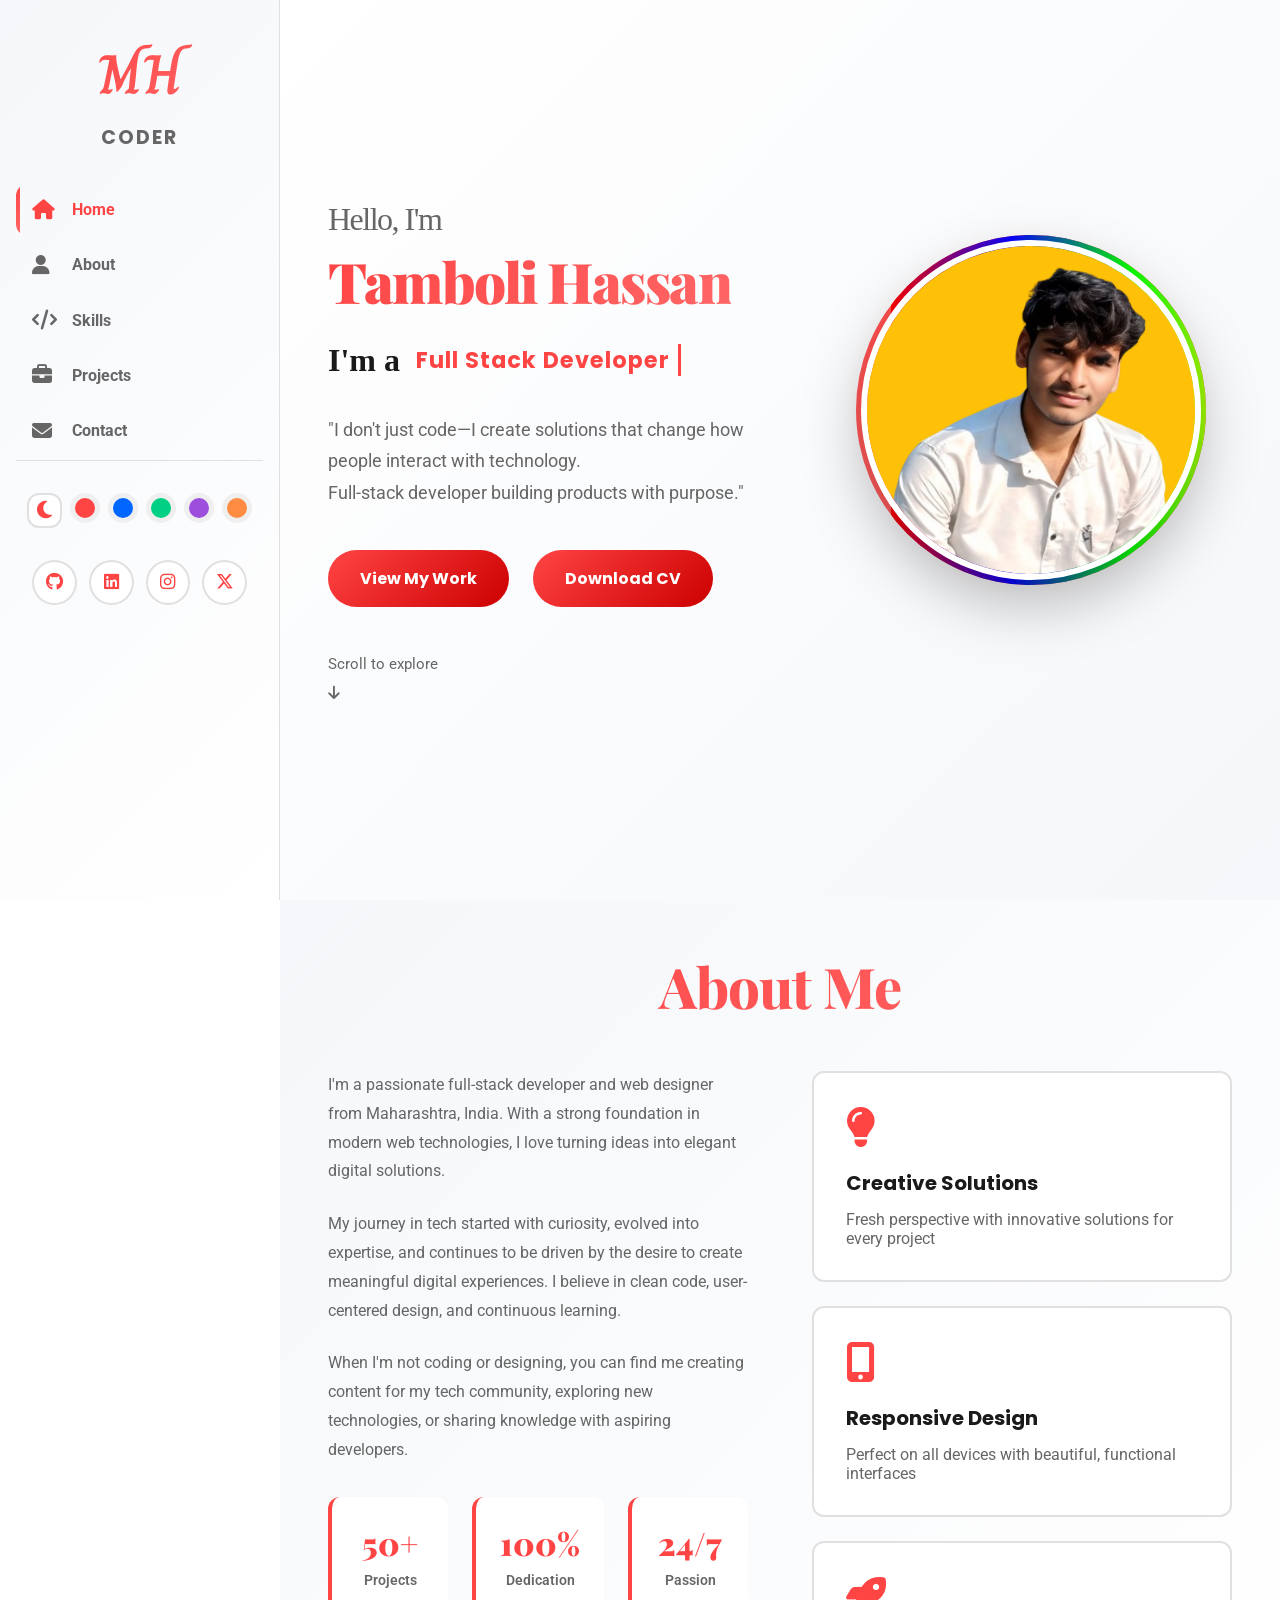
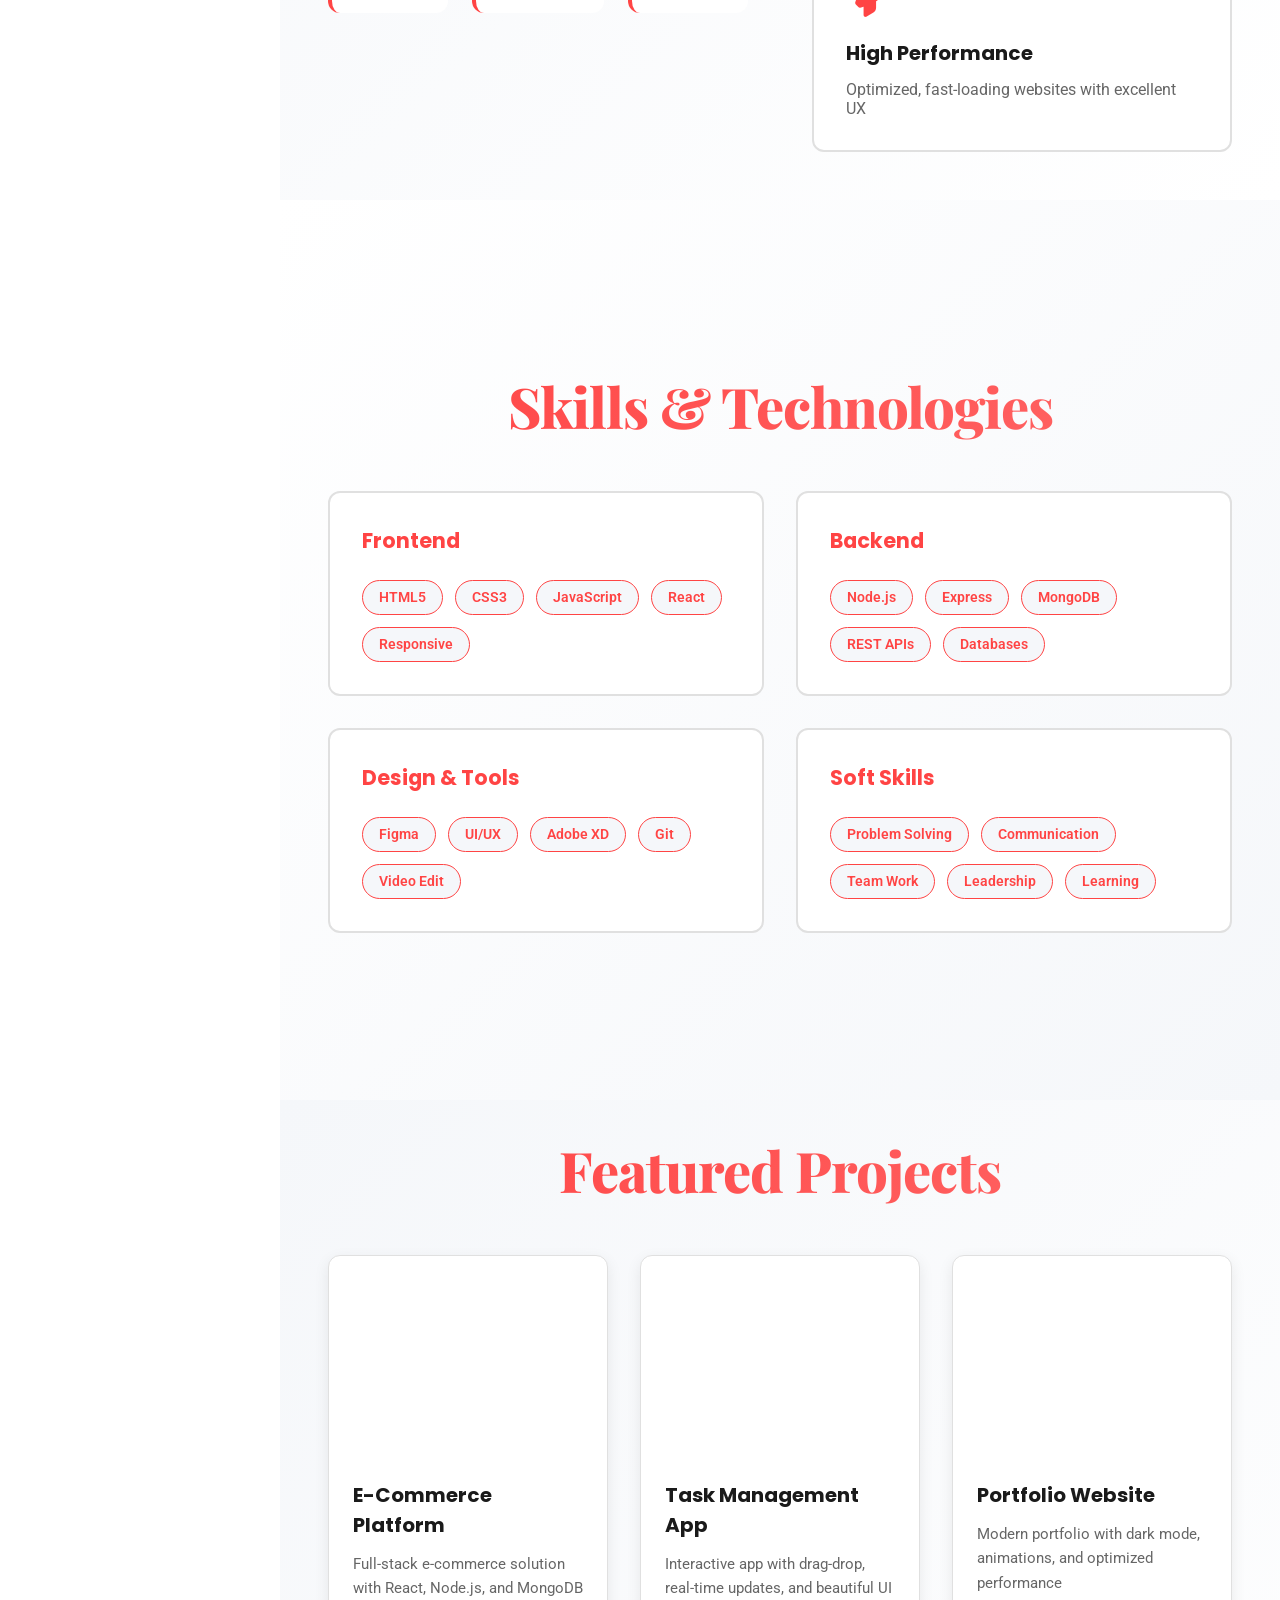
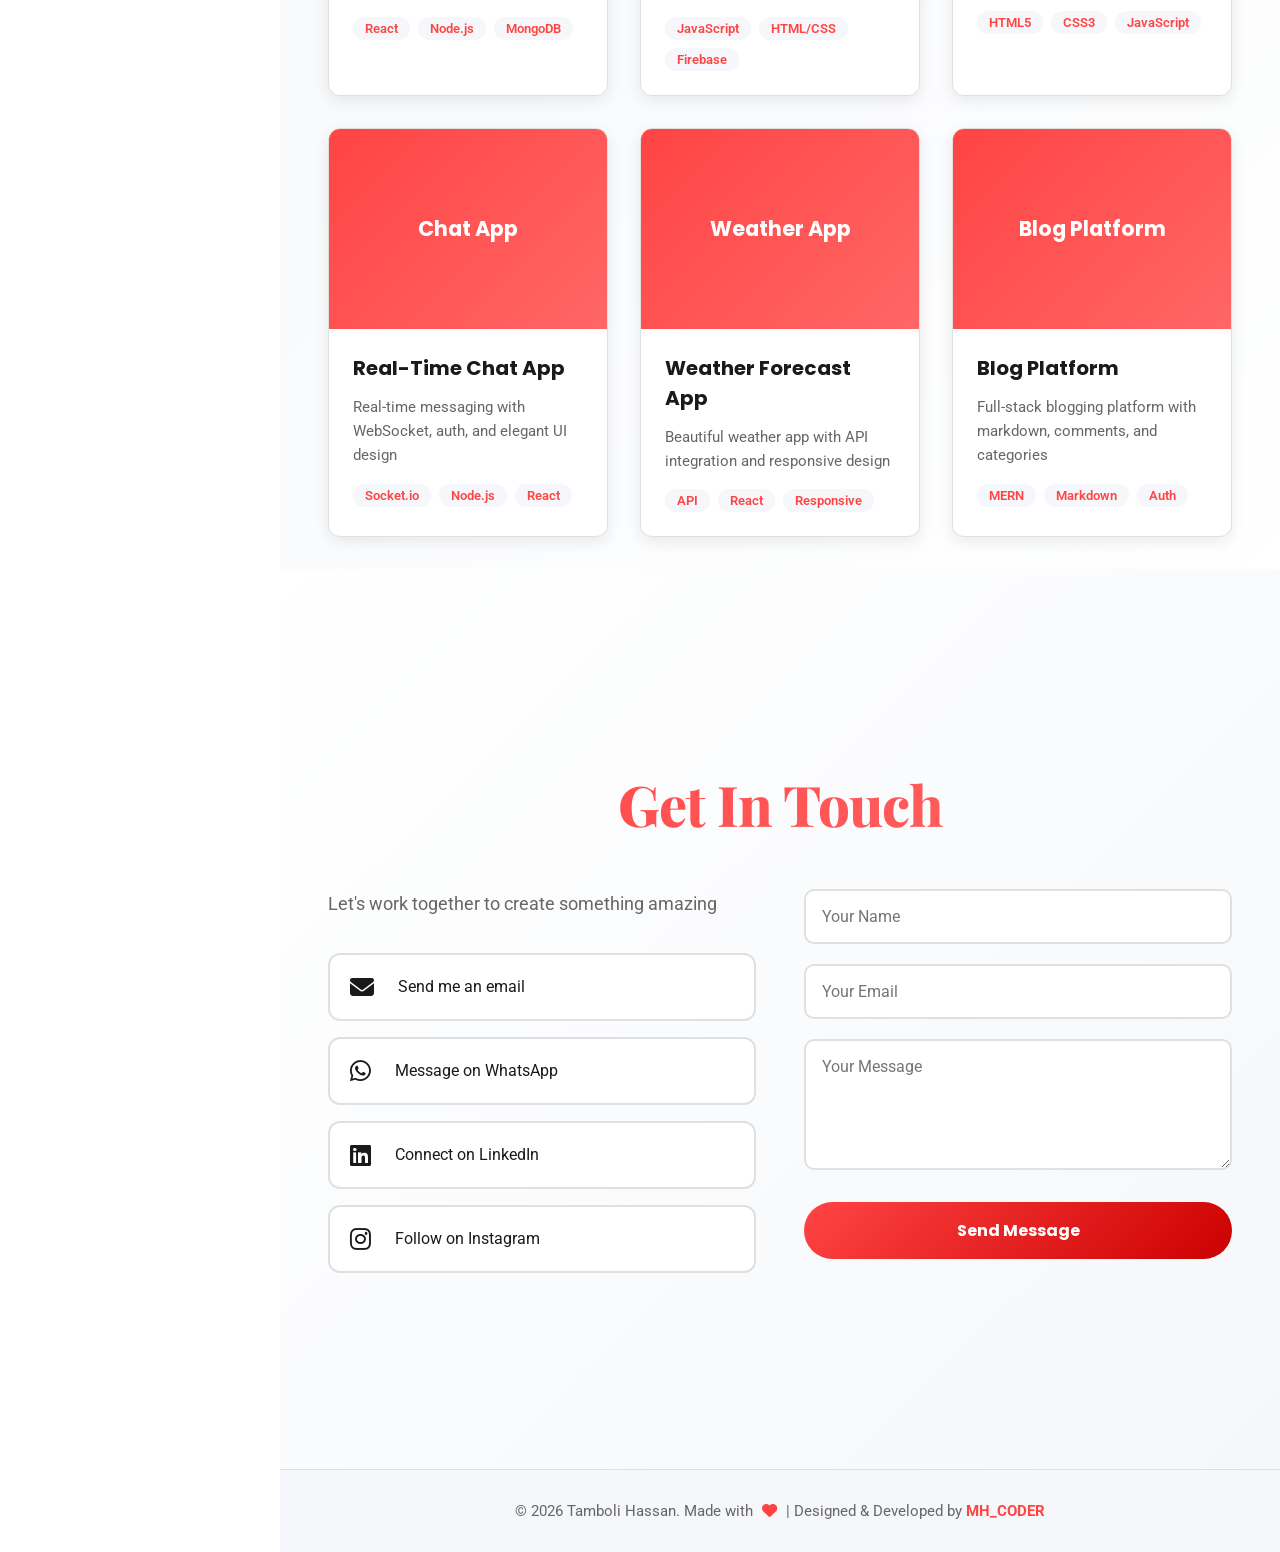
==== commit 193cdde4: "index.html" ====
--- a/index.html
+++ b/index.html
@@ -2,7 +2,9 @@
 <html lang="en">
 <head>
     <meta charset="UTF-8">
+   <meta name="google-site-verification" content="F7DrjFqNnHJgC5ZNZXyvrl2_ACudb2S_GysOa6maKkY" />
     <meta name="viewport" content="width=device-width, initial-scale=1.0">
+    <meta name="description" content="Tamboli Hassan's portfolio — Full Stack Developer and Designer. View my projects, skills and resume.">
     <title>Tamboli Hassan | Full Stack Developer & Designer</title>
     <link rel="stylesheet" href="portfolio-style.css">
     <link rel="stylesheet" href="https://cdnjs.cloudflare.com/ajax/libs/font-awesome/6.5.1/css/all.min.css">
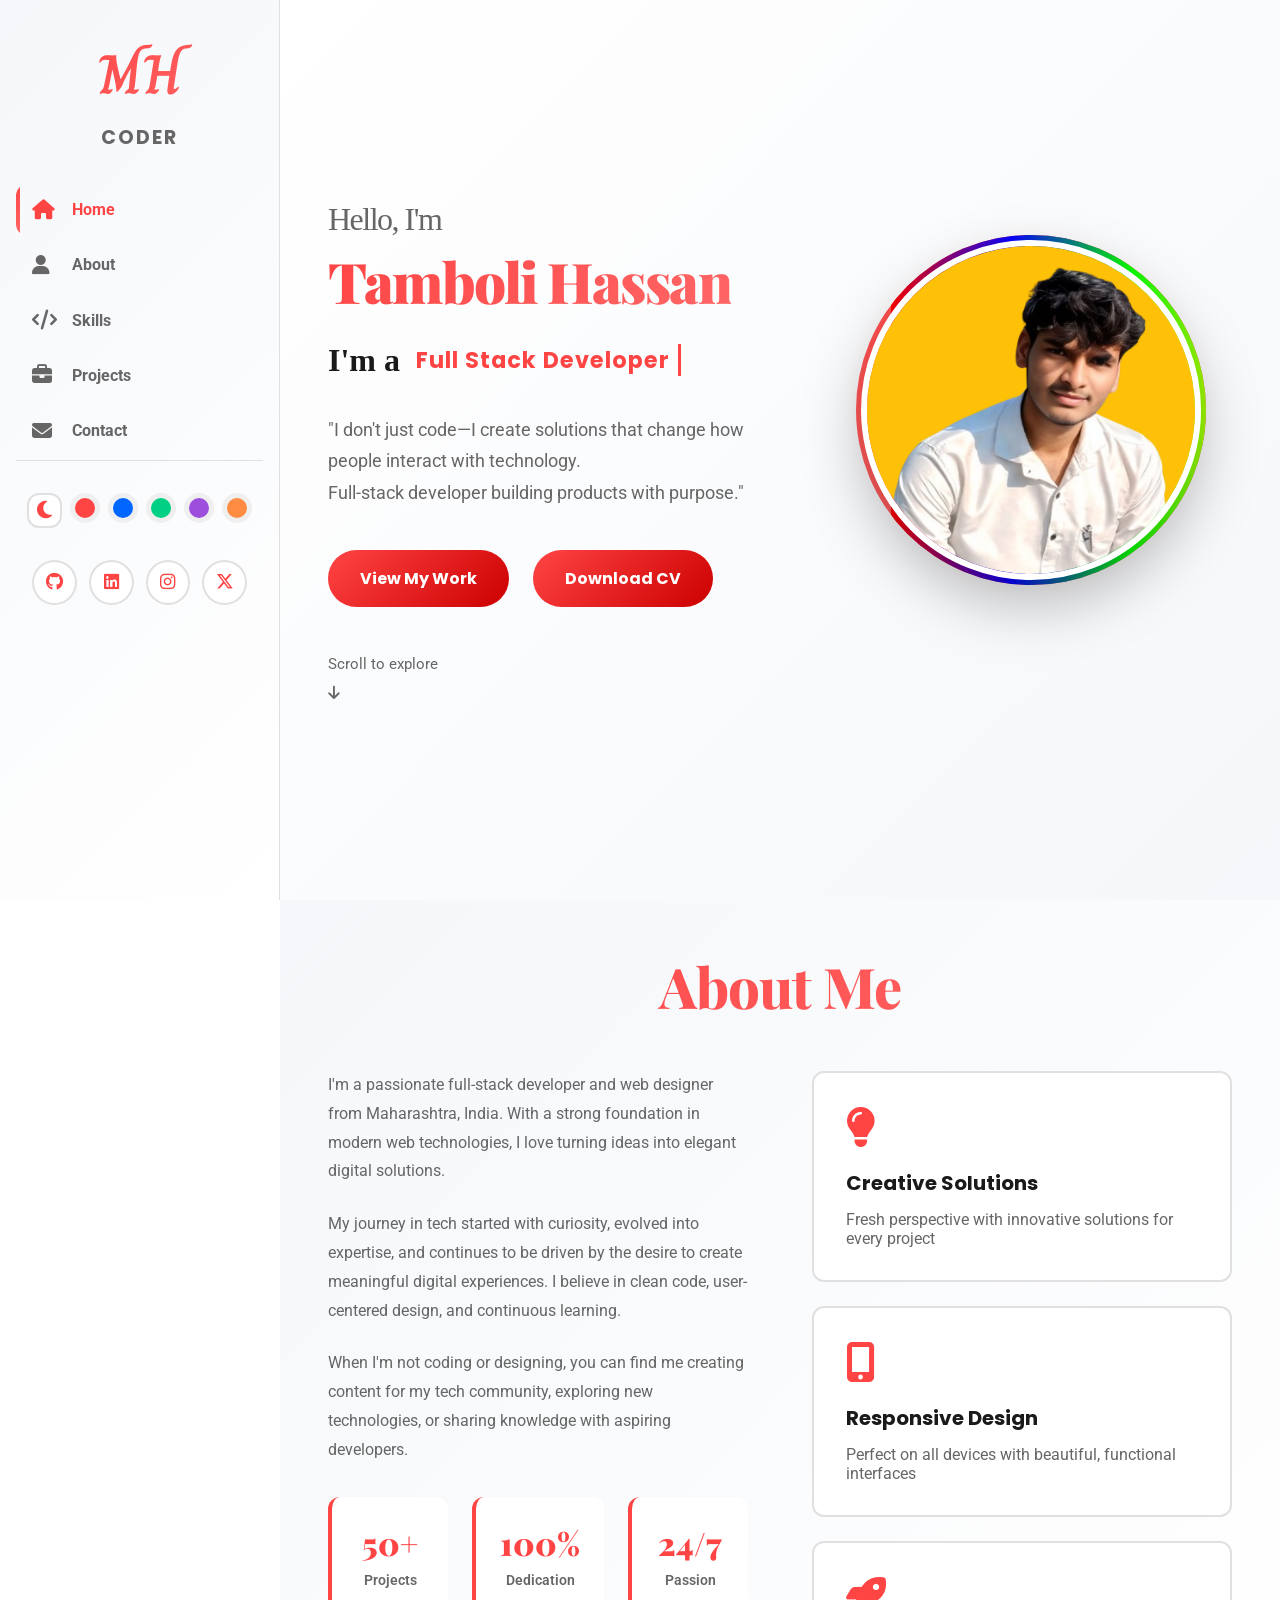
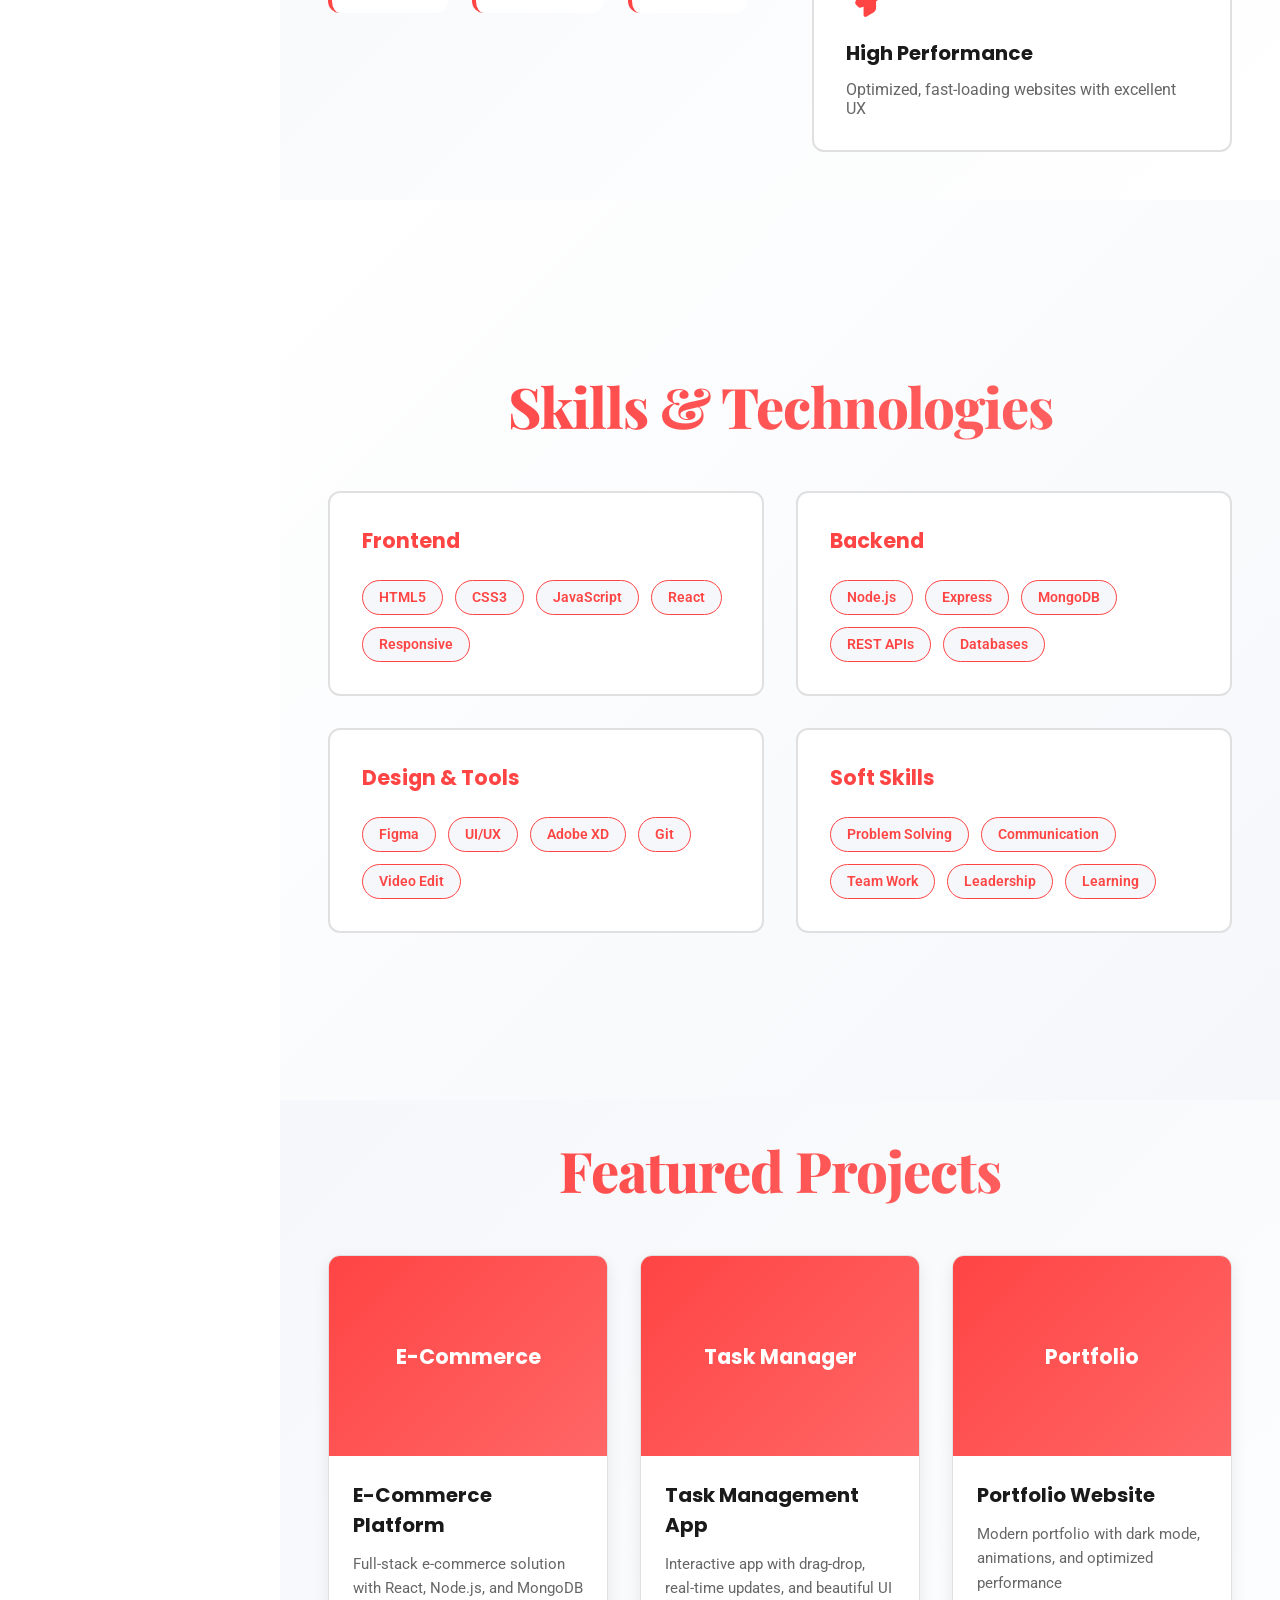
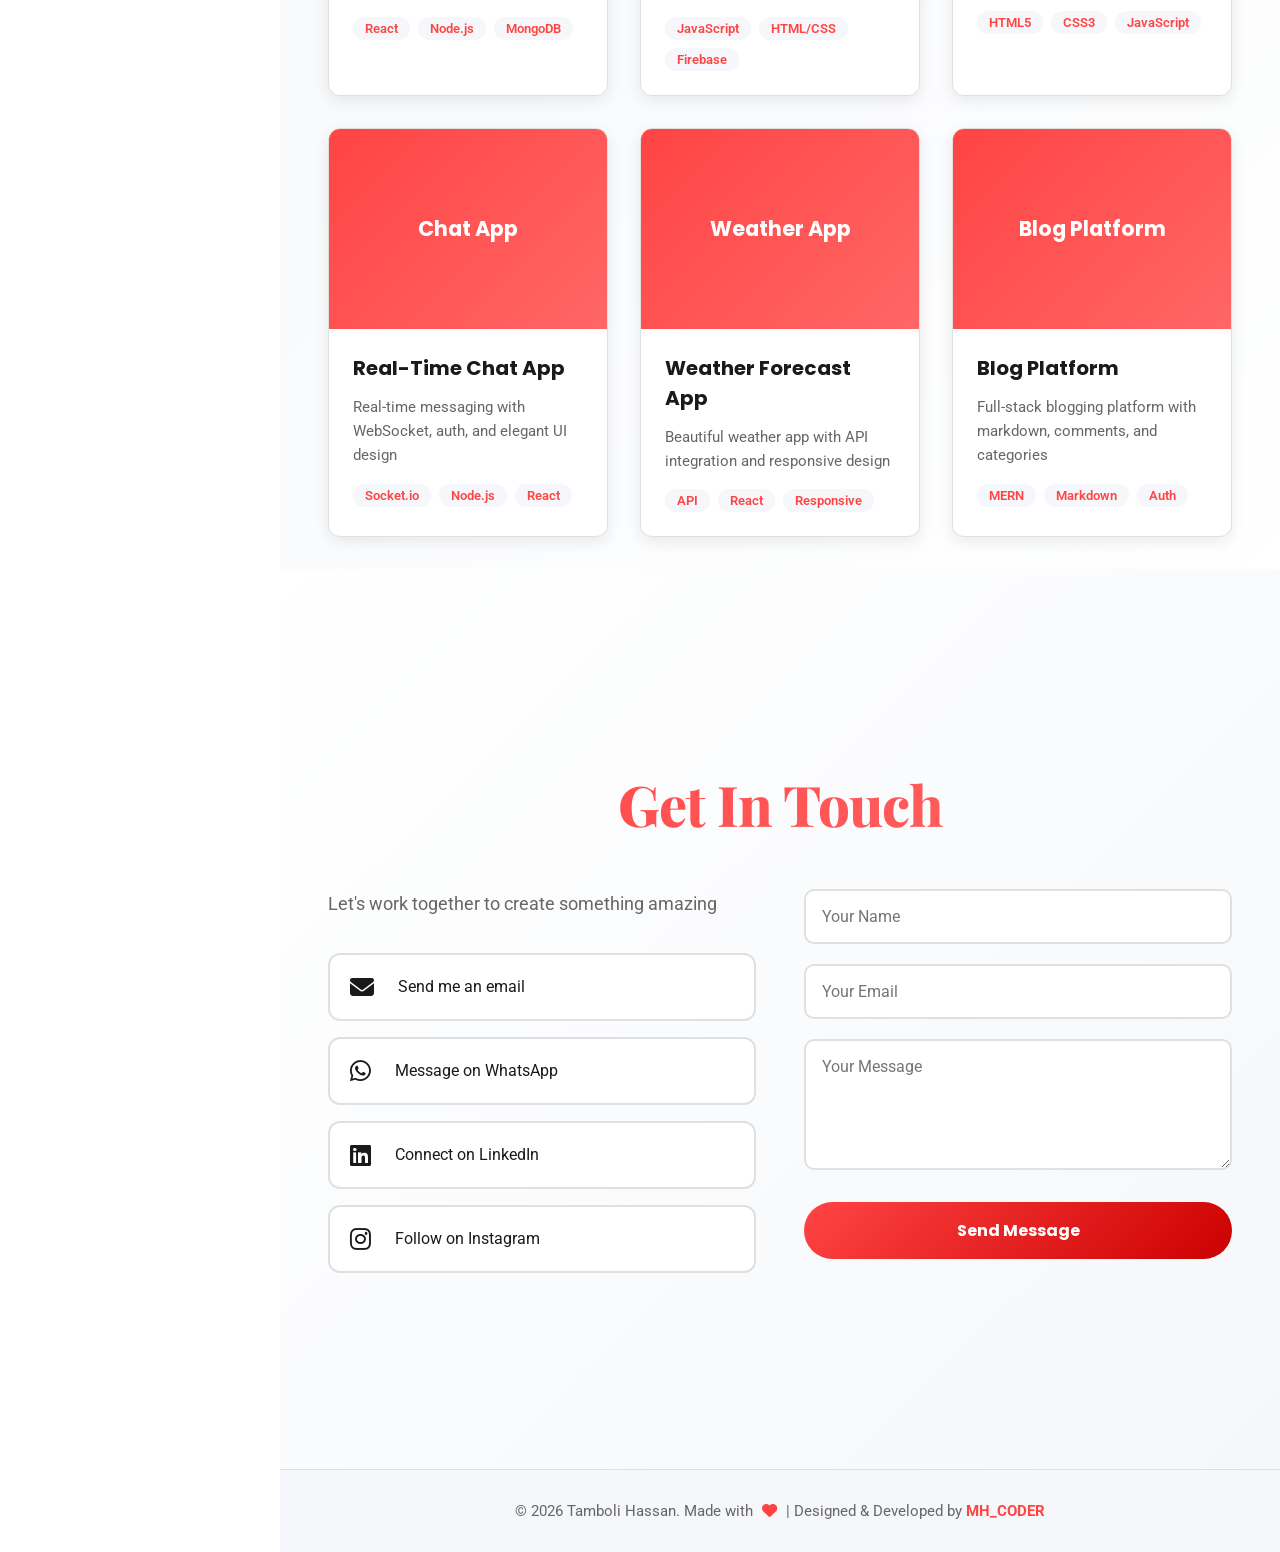
==== commit 8ff32e1b: "index.html" ====
--- a/index.html
+++ b/index.html
@@ -6,6 +6,9 @@
     <meta name="viewport" content="width=device-width, initial-scale=1.0">
     <meta name="description" content="Tamboli Hassan's portfolio — Full Stack Developer and Designer. View my projects, skills and resume.">
     <title>Tamboli Hassan | Full Stack Developer & Designer</title>
+    <link rel="apple-touch-icon" href="Hassan.jpg">
+    <link rel="stylesheet" href="portfolio-style.css">
+    
     <link rel="stylesheet" href="portfolio-style.css">
     <link rel="stylesheet" href="https://cdnjs.cloudflare.com/ajax/libs/font-awesome/6.5.1/css/all.min.css">
     <link href="https://fonts.googleapis.com/css2?family=Poppins:wght@300;400;600;700;800;900&family=Space+Mono:wght@400;700&family=Playfair+Display:wght@700;800;900&family=Roboto:wght@300;400;500;700&display=swap" rel="stylesheet">
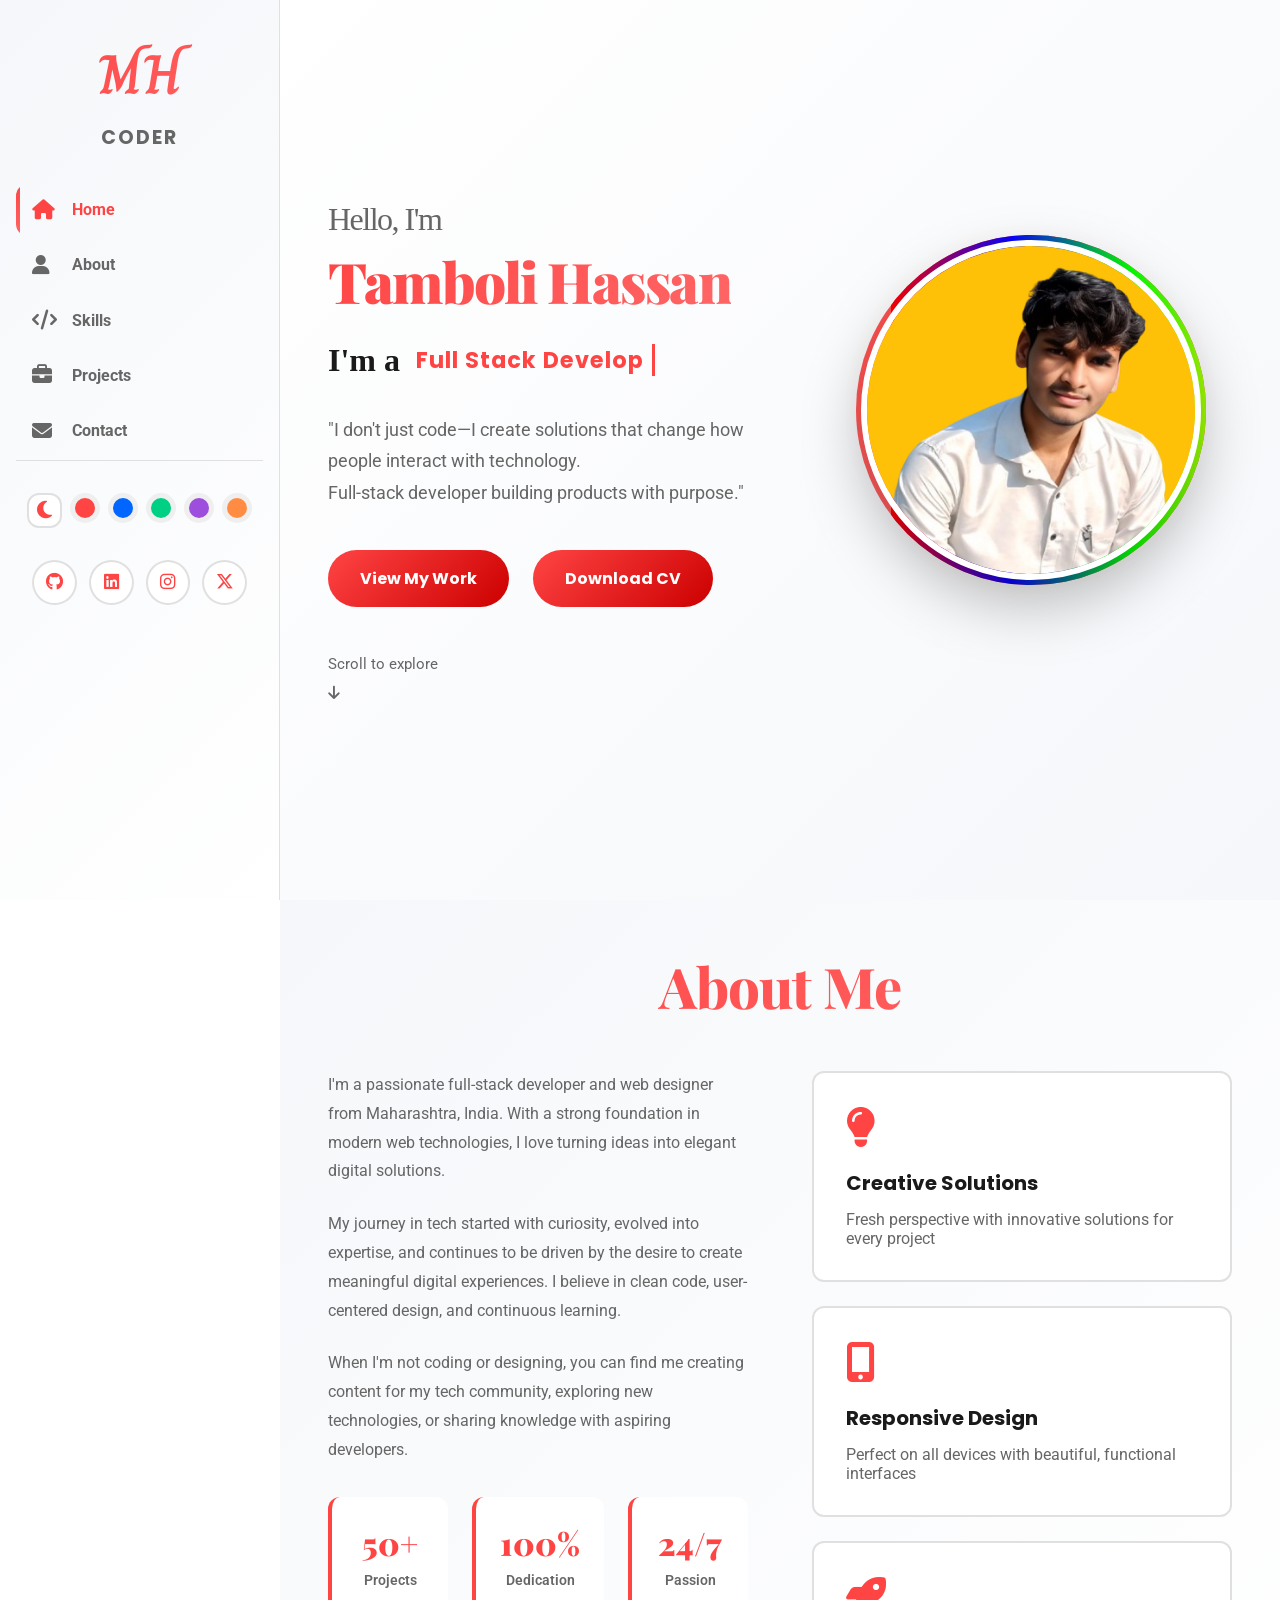
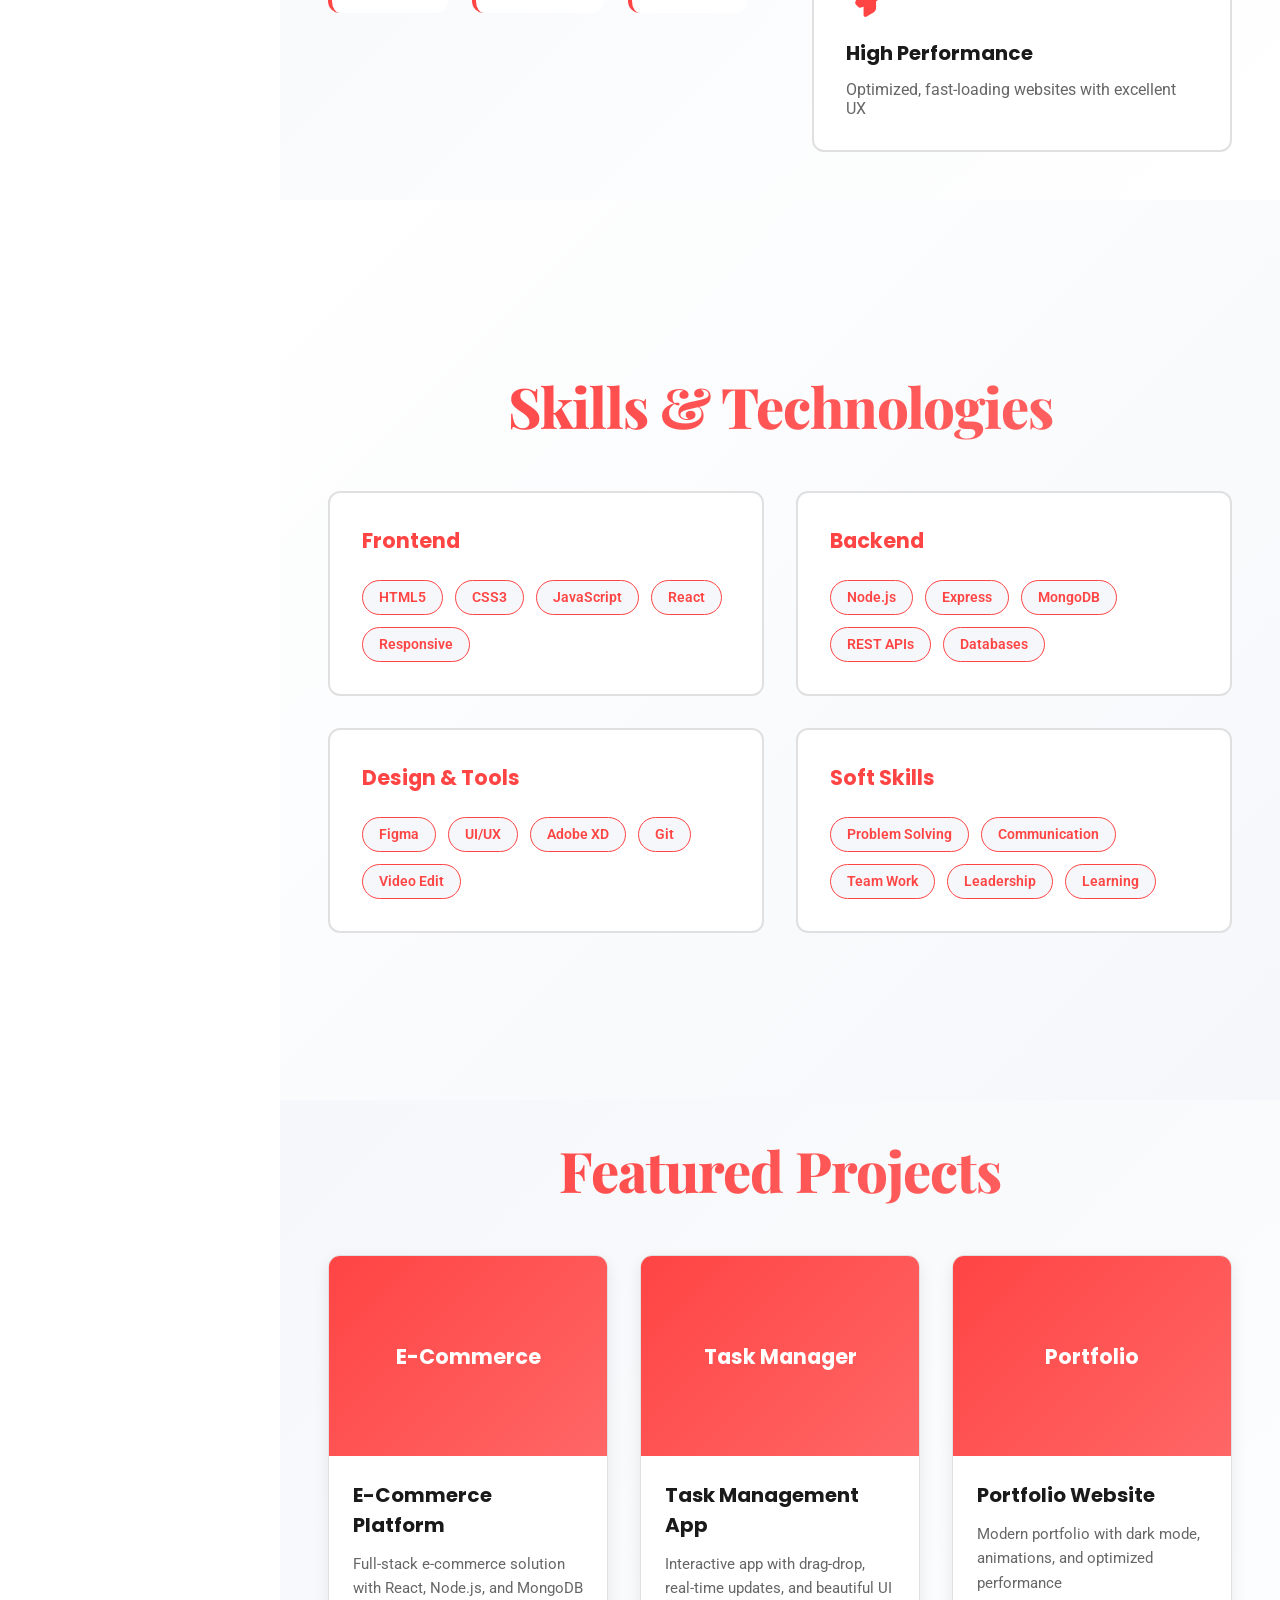
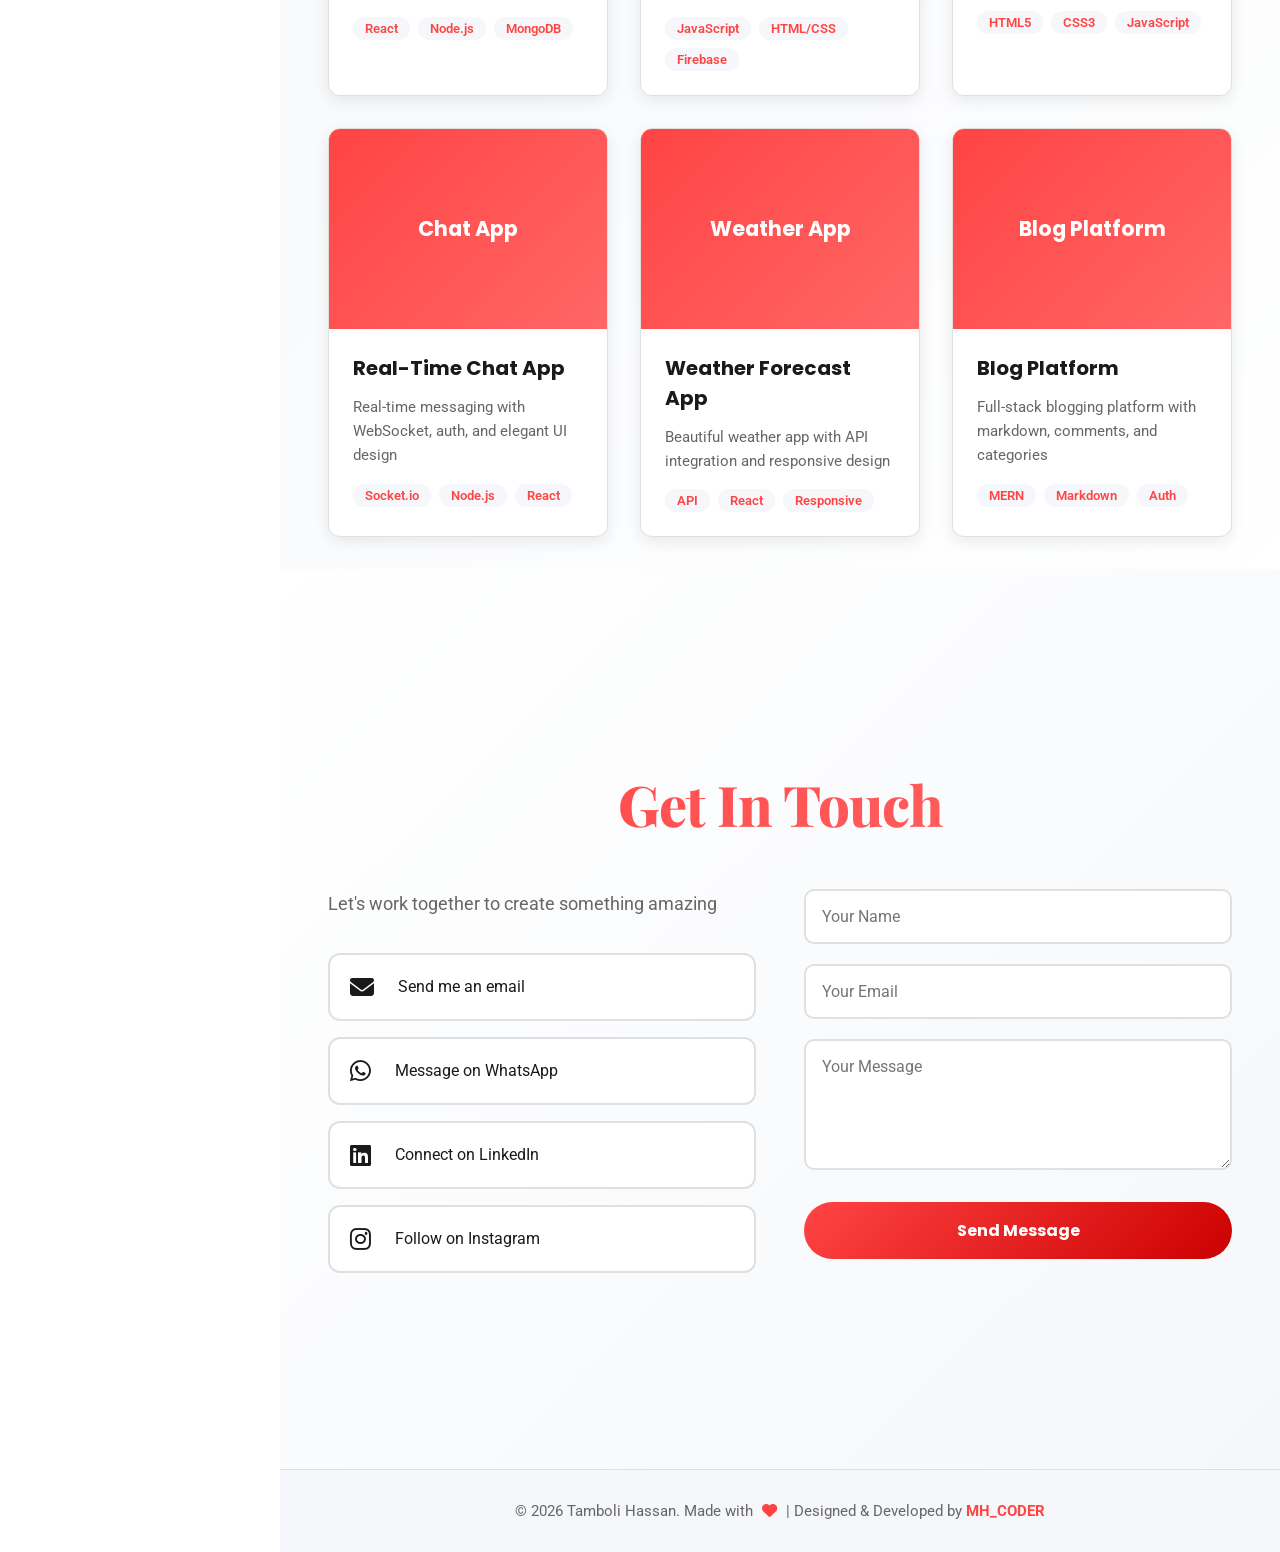
==== commit 2e5b1043: "index.html" ====
--- a/index.html
+++ b/index.html
@@ -6,8 +6,8 @@
     <meta name="viewport" content="width=device-width, initial-scale=1.0">
     <meta name="description" content="Tamboli Hassan's portfolio — Full Stack Developer and Designer. View my projects, skills and resume.">
     <title>Tamboli Hassan | Full Stack Developer & Designer</title>
+   <link rel="icon" type="image/x-icon" href="Hassan.jpg">
     <link rel="apple-touch-icon" href="Hassan.jpg">
-    <link rel="stylesheet" href="portfolio-style.css">
     
     <link rel="stylesheet" href="portfolio-style.css">
     <link rel="stylesheet" href="https://cdnjs.cloudflare.com/ajax/libs/font-awesome/6.5.1/css/all.min.css">
